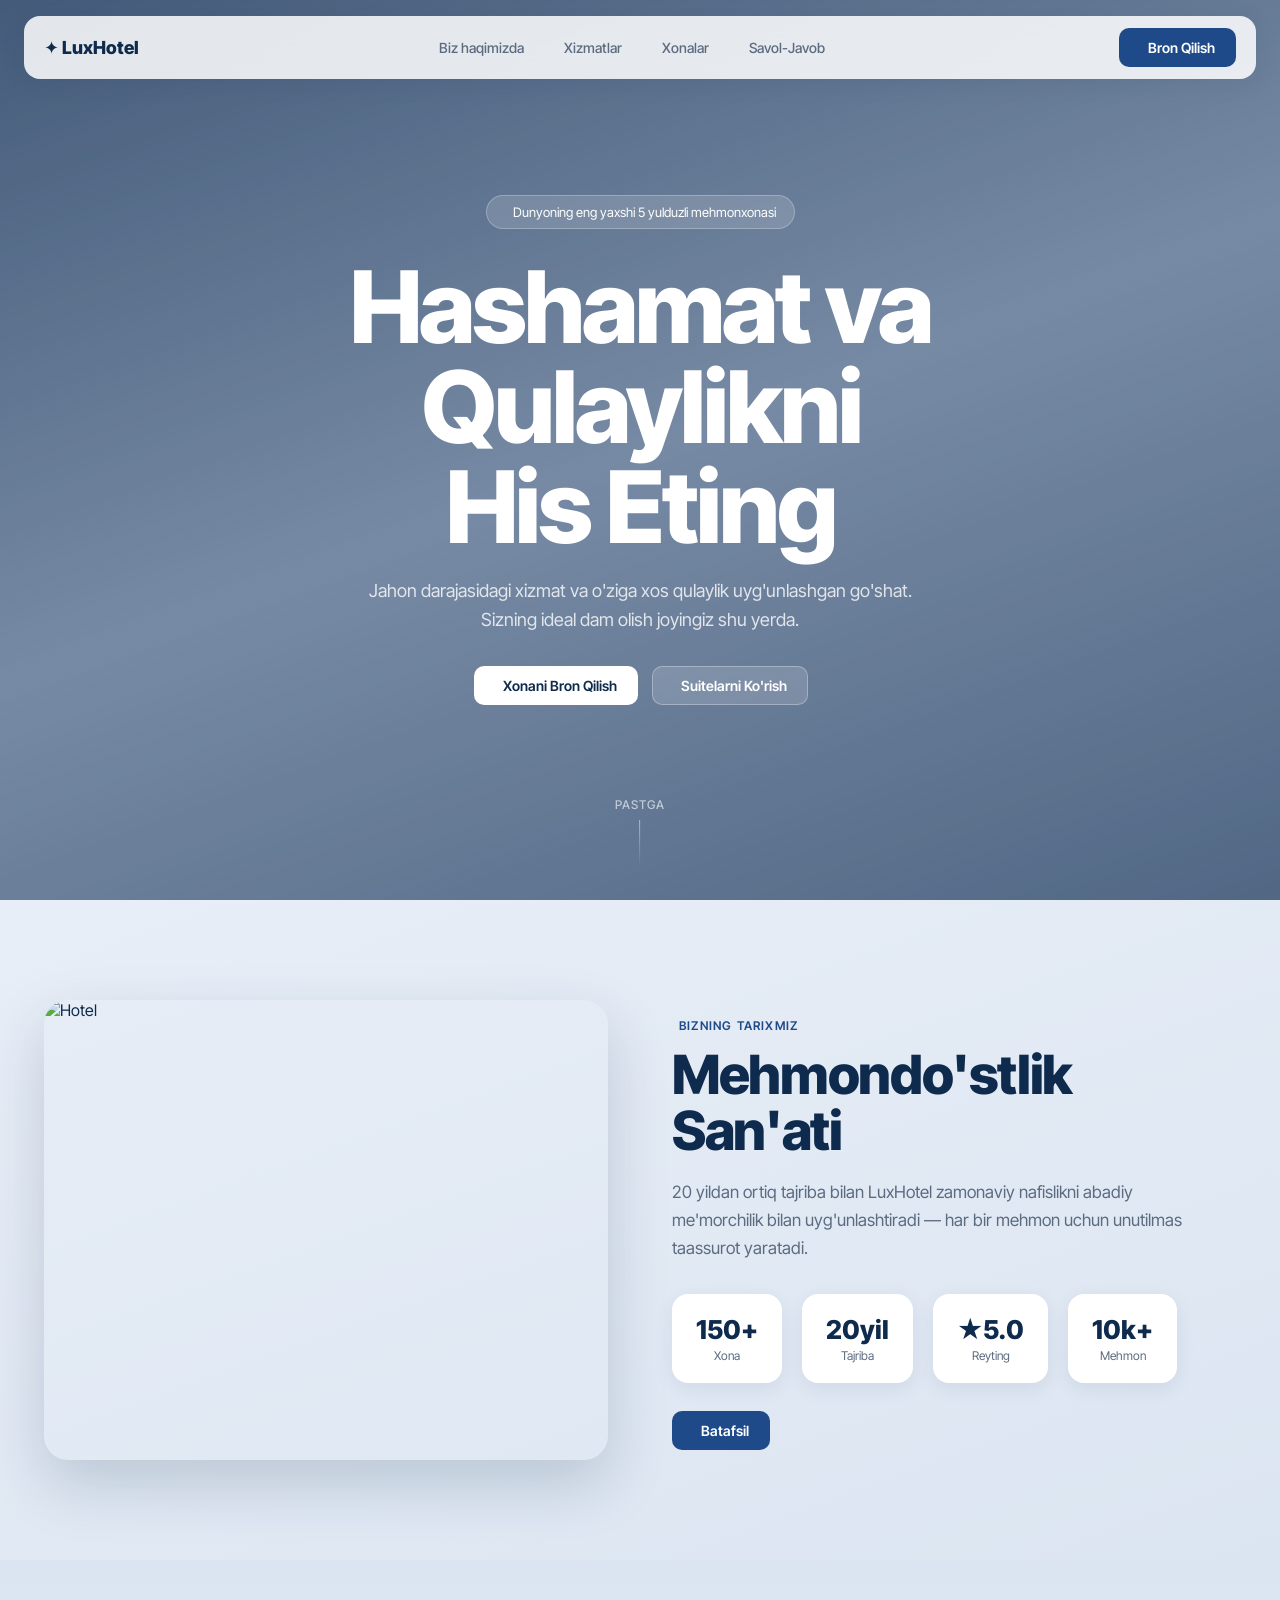
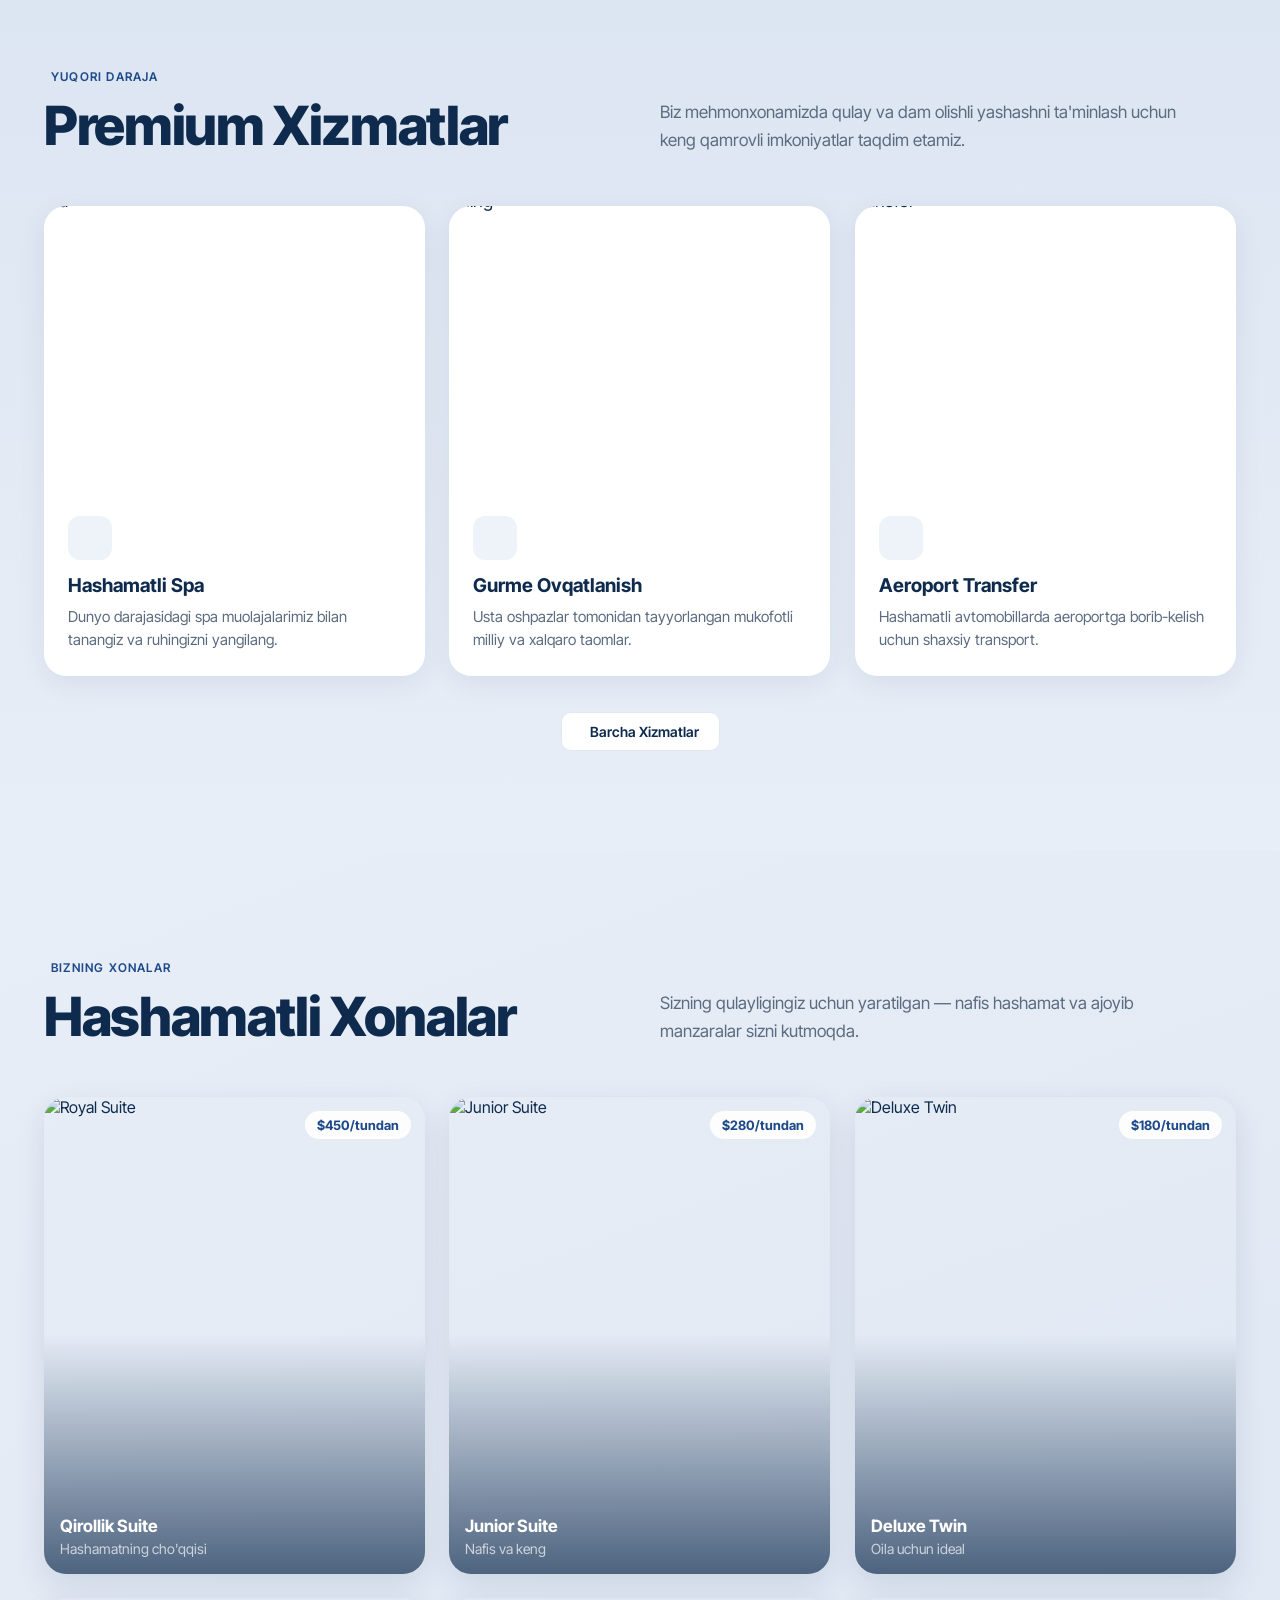
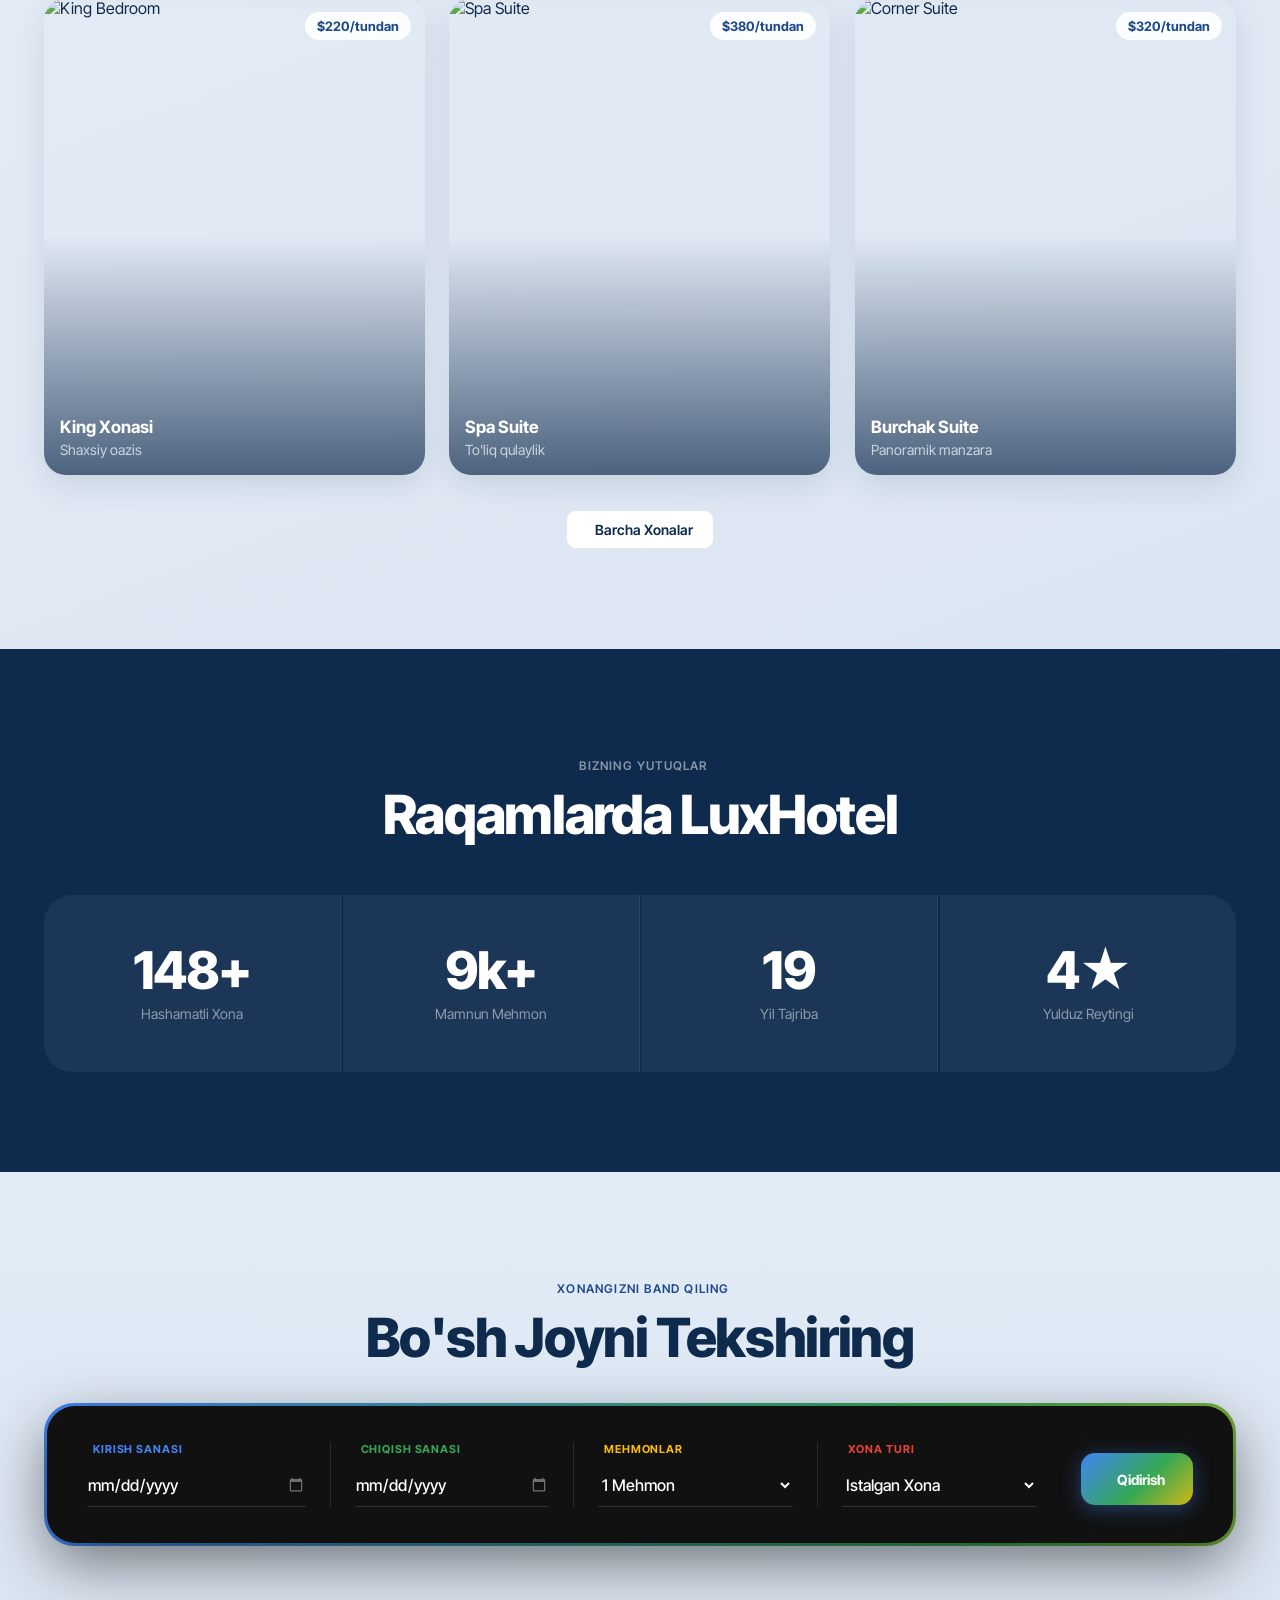
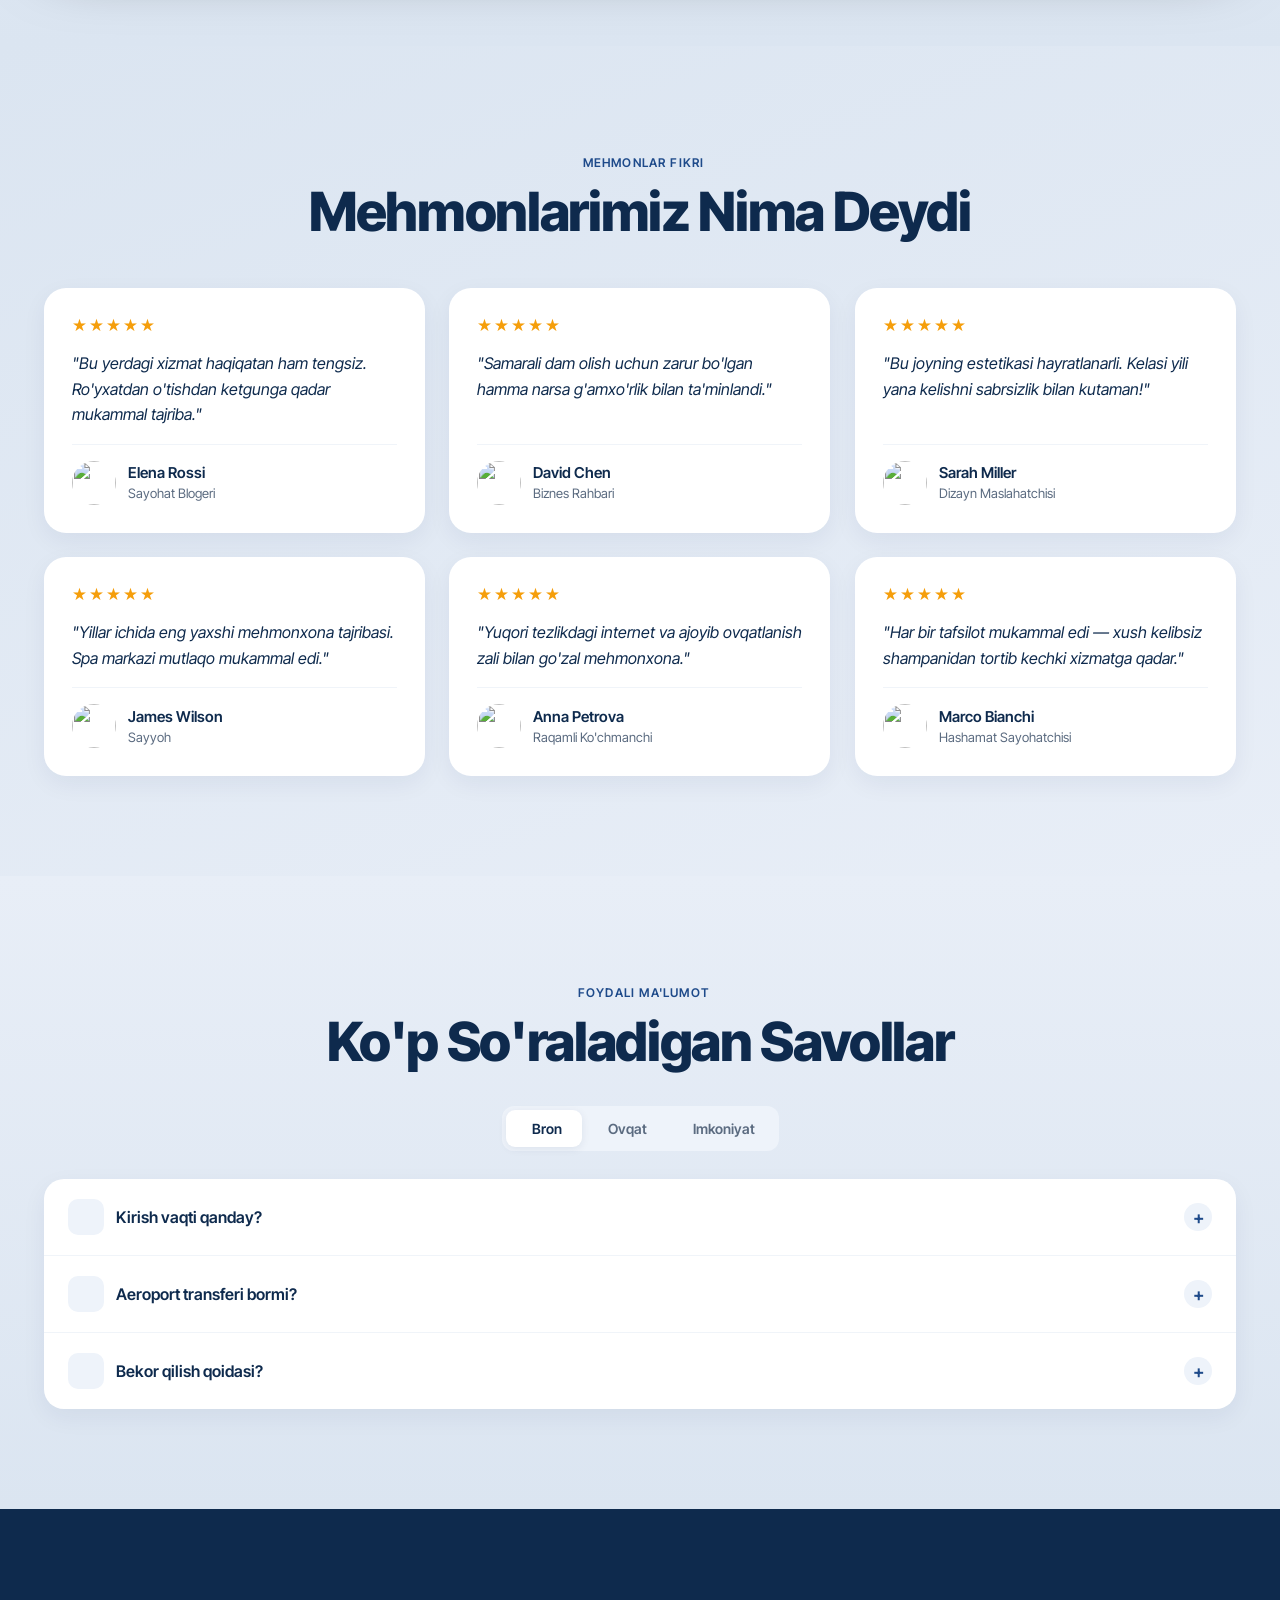
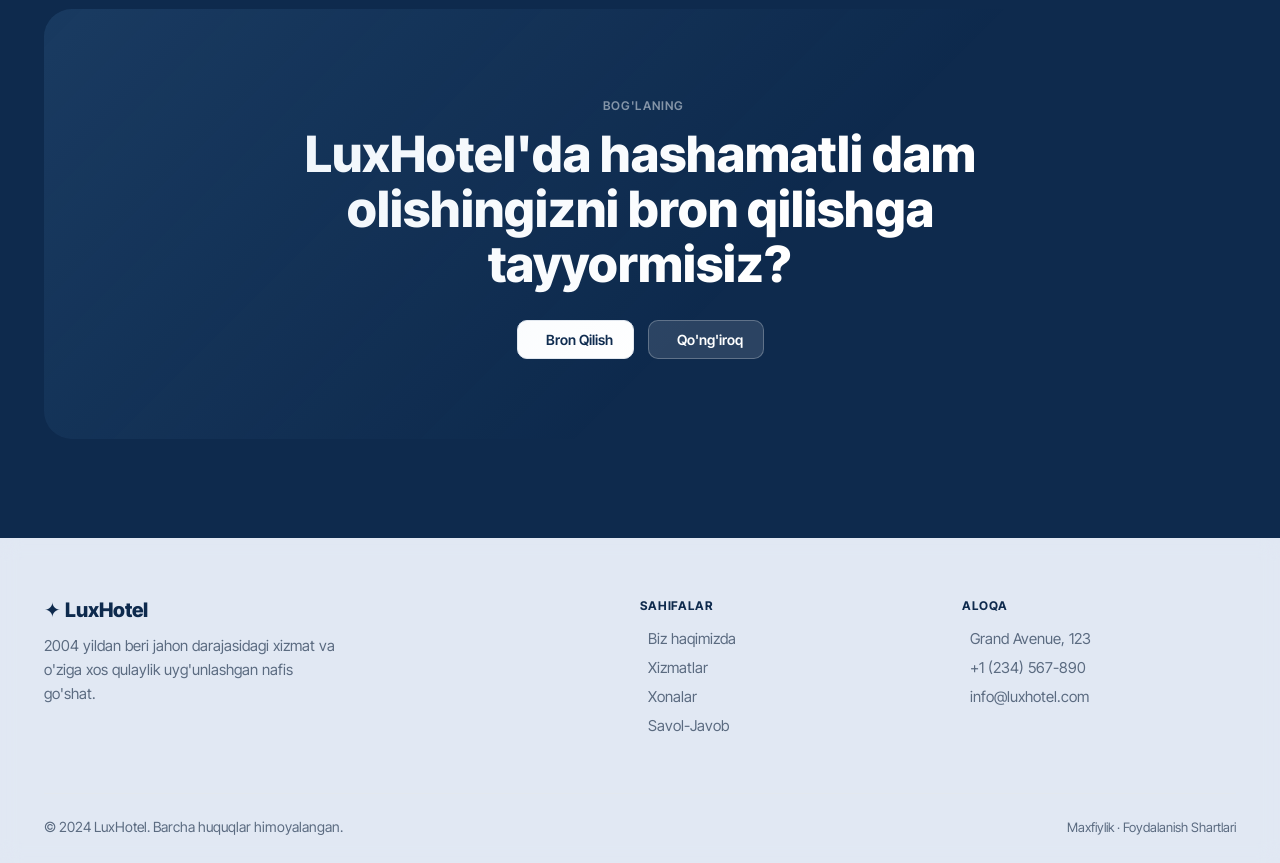
==== index.html @ 17b0aeeb "Add files via upload" ====
<!DOCTYPE html>
<html lang="uz">
<head>
<meta charset="UTF-8"/>
<meta name="viewport" content="width=device-width, initial-scale=1.0"/>
<title>LuxHotel — Hashamat va Qulaylikni His Eting</title>
<link rel="preconnect" href="https://fonts.googleapis.com"/>
<link rel="preconnect" href="https://fonts.gstatic.com" crossorigin/>
<link href="https://fonts.googleapis.com/css2?family=Inter+Tight:wght@400;500;600;700;800&display=swap" rel="stylesheet"/>
<link rel="stylesheet" href="https://iconsax.gitlab.io/i/icons.css"/>
<link rel="stylesheet" href="animate.css"/>
<style>
*,*::before,*::after{box-sizing:border-box;margin:0;padding:0}
:root{--navy:#0e2a4d;--primary:#1e4a8a;--muted:#5b6b80;--soft:#eef3fa;--card:#fff}
html{scroll-behavior:smooth}
body{min-height:100vh;color:var(--navy);font-family:"Inter Tight",system-ui,sans-serif;-webkit-font-smoothing:antialiased;overflow-x:hidden;background:#cdd9ec}
img{max-width:100%;display:block}
a{color:inherit;text-decoration:none}
.container{max-width:1240px;margin:0 auto;padding:0 24px}

/* NAV */
.nav-wrap{position:fixed;top:0;left:0;right:0;z-index:100;padding:16px 24px 0}
.nav{max-width:1240px;margin:0 auto;background:rgba(255,255,255,.85);backdrop-filter:blur(20px);-webkit-backdrop-filter:blur(20px);border-radius:16px;padding:12px 20px;display:flex;align-items:center;justify-content:space-between;box-shadow:0 4px 24px rgba(14,42,77,.08);transition:box-shadow .3s,background .3s}
.nav.scrolled{background:#fff;box-shadow:0 8px 32px rgba(14,42,77,.12)}
.brand{font-weight:800;font-size:18px;color:var(--navy);display:flex;align-items:center;gap:6px}
.nav-links{display:flex;gap:6px}
.nav-links a{font-size:14px;font-weight:500;color:var(--muted);padding:8px 14px;border-radius:8px;transition:.2s;display:flex;align-items:center;gap:6px}
.nav-links a:hover{color:var(--navy);background:var(--soft)}
.nav-links a .iconsax{font-size:16px}
.btn{display:inline-flex;align-items:center;gap:8px;justify-content:center;border-radius:10px;padding:10px 20px;font-weight:600;font-size:14px;border:1px solid transparent;cursor:pointer;transition:.2s;font-family:inherit}
.btn-primary{background:var(--primary);color:#fff}
.btn-primary:hover{background:#173f78;transform:translateY(-1px);box-shadow:0 6px 20px rgba(30,74,138,.3)}
.btn-outline{background:#fff;color:var(--navy);border-color:#e3e8ef}
.btn-outline:hover{border-color:var(--primary);color:var(--primary)}
.hamburger{display:none;flex-direction:column;gap:5px;cursor:pointer;padding:7px;background:var(--primary);border-radius:10px;border:none}
.hamburger span{display:block;width:20px;height:2px;background:#fff;transition:.3s}
.hamburger.open span:nth-child(1){transform:translateY(7px) rotate(45deg)}
.hamburger.open span:nth-child(2){opacity:0}
.hamburger.open span:nth-child(3){transform:translateY(-7px) rotate(-45deg)}
.mobile-menu{display:none;position:fixed;inset:0;background:rgba(14,42,77,.55);backdrop-filter:blur(6px);z-index:99;opacity:0;transition:opacity .3s}
.mobile-menu.open{opacity:1}
.mobile-menu-panel{position:absolute;top:0;right:0;width:290px;height:100%;background:#fff;padding:80px 28px 28px;display:flex;flex-direction:column;gap:6px;transform:translateX(100%);transition:transform .38s cubic-bezier(.4,0,.2,1)}
.mobile-menu.open .mobile-menu-panel{transform:translateX(0)}
.mobile-menu-panel a{font-size:16px;font-weight:600;color:var(--navy);padding:12px 14px;border-radius:10px;display:flex;align-items:center;gap:10px;transition:.2s}
.mobile-menu-panel a:hover{background:var(--soft)}
.mobile-menu-panel .btn{margin-top:10px;width:100%;justify-content:center}

/* VIDEO HERO */
.hero{position:relative;height:100vh;min-height:600px;display:flex;align-items:center;justify-content:center;text-align:center;overflow:hidden}
.hero-video{position:absolute;inset:0;width:100%;height:100%;object-fit:cover;will-change:transform}
.hero-overlay{position:absolute;inset:0;background:linear-gradient(160deg,rgba(14,42,77,.72) 0%,rgba(14,42,77,.45) 50%,rgba(14,42,77,.65) 100%)}
.hero-content{position:relative;z-index:2;padding:0 24px}
.pill{display:inline-flex;align-items:center;gap:8px;background:rgba(255,255,255,.15);backdrop-filter:blur(10px);border:1px solid rgba(255,255,255,.25);border-radius:999px;padding:8px 18px;font-size:13px;color:#fff;margin-bottom:28px}
.pill .iconsax{font-size:16px}
.hero h1{font-size:clamp(42px,8vw,100px);line-height:1;font-weight:800;color:#fff;letter-spacing:-.03em;margin-bottom:20px}
.hero p{max-width:580px;margin:0 auto 32px;color:rgba(255,255,255,.8);font-size:18px;line-height:1.6}
.hero-ctas{display:flex;gap:14px;justify-content:center;flex-wrap:wrap}
.hero-scroll{position:absolute;bottom:32px;left:50%;transform:translateX(-50%);display:flex;flex-direction:column;align-items:center;gap:8px;color:rgba(255,255,255,.6);font-size:12px;font-weight:500;letter-spacing:.08em;text-transform:uppercase}
.hero-scroll-line{width:1px;height:48px;background:linear-gradient(180deg,rgba(255,255,255,.5),transparent);animation:scrollLine 2s ease-in-out infinite}
@keyframes scrollLine{0%,100%{transform:scaleY(1);opacity:1}50%{transform:scaleY(.5);opacity:.4}}

/* PARALLAX SECTION BG */
.parallax-section{position:relative;overflow:hidden}
.parallax-section .para-bg{position:absolute;inset:-20%;background-size:cover;background-position:center;background-repeat:no-repeat;will-change:background-position-y;z-index:0;filter:brightness(.35)}
.parallax-section .para-content{position:relative;z-index:1}

/* SECTIONS */
.block{padding:100px 0}
.eyebrow{display:inline-flex;align-items:center;gap:7px;color:var(--primary);font-weight:600;font-size:12px;letter-spacing:.1em;text-transform:uppercase;margin-bottom:14px}
.eyebrow .iconsax{font-size:15px}
.h2{font-size:clamp(32px,5vw,54px);line-height:1.05;font-weight:800;color:var(--navy);letter-spacing:-.025em}
.h2-white{color:#fff}
.lead{color:var(--muted);font-size:17px;line-height:1.65;max-width:540px}
.two-col{display:grid;grid-template-columns:1fr 1fr;gap:64px;align-items:center}
.section-head{display:grid;grid-template-columns:1fr 1fr;gap:40px;align-items:end;margin-bottom:52px}

/* ABOUT MINI STATS */
.mini-stats{display:flex;gap:20px;margin-top:32px;flex-wrap:wrap}
.mini-stat{padding:20px 24px;background:#fff;border-radius:16px;box-shadow:0 6px 20px rgba(14,42,77,.07);text-align:center;min-width:90px}
.mini-stat .val{font-size:26px;font-weight:800;color:var(--navy)}
.mini-stat .lbl{color:var(--muted);font-size:12px;margin-top:3px}

/* SERVICES */
.grid-3{display:grid;grid-template-columns:repeat(3,1fr);gap:24px}
.service{background:#fff;border-radius:22px;overflow:hidden;box-shadow:0 8px 28px rgba(14,42,77,.07);transition:box-shadow .3s}
.service .img{aspect-ratio:4/3;overflow:hidden;position:relative}
.service .img img{width:100%;height:100%;object-fit:cover;transition:.6s cubic-bezier(.22,1,.36,1)}
.service:hover .img img{transform:scale(1.08)}
.service .body{padding:24px}
.service .svc-icon{width:44px;height:44px;background:var(--soft);border-radius:12px;display:flex;align-items:center;justify-content:center;margin-bottom:14px}
.service .svc-icon .iconsax{font-size:22px;color:var(--primary)}
.service h3{font-size:19px;color:var(--navy);margin-bottom:8px;font-weight:700}
.service p{color:var(--muted);font-size:15px;line-height:1.55}

/* ROOMS */
.rooms-grid{display:grid;grid-template-columns:repeat(3,1fr);gap:24px}
.room{position:relative;border-radius:22px;overflow:hidden;aspect-ratio:4/5;box-shadow:0 10px 30px rgba(14,42,77,.1);cursor:pointer}
.room img{width:100%;height:100%;object-fit:cover;transition:.6s cubic-bezier(.22,1,.36,1)}
.room:hover img{transform:scale(1.08)}
.room .overlay{position:absolute;inset:0;background:linear-gradient(0deg,rgba(14,42,77,.7) 0%,transparent 50%)}
.room .label{position:absolute;left:16px;right:16px;bottom:16px;transition:.3s}
.room:hover .label{bottom:22px}
.room .label strong{display:block;color:#fff;font-size:17px;margin-bottom:2px;font-weight:700}
.room .label span{color:rgba(255,255,255,.7);font-size:14px}
.room .price-tag{position:absolute;top:14px;right:14px;background:rgba(255,255,255,.9);backdrop-filter:blur(6px);color:var(--primary);font-size:13px;font-weight:700;padding:6px 12px;border-radius:20px}

/* STATS */
.stats-row{display:grid;grid-template-columns:repeat(4,1fr);gap:2px;border-radius:28px;overflow:hidden}
.stat-box{background:rgba(255,255,255,.06);padding:50px 24px;text-align:center;border-right:1px solid rgba(255,255,255,.08)}
.stat-box:last-child{border-right:none}
.stat-box .stat-icon{font-size:28px;color:rgba(255,255,255,.4);margin-bottom:14px}
.stat-box .stat-icon .iconsax{font-size:32px}
.stat-box .num{font-size:52px;font-weight:800;color:#fff;letter-spacing:-.03em;line-height:1}
.stat-box .lbl{color:rgba(255,255,255,.5);margin-top:8px;font-size:14px}

/* BOOKING */
.booking-wrap{position:relative;border-radius:30px;padding:3px;background:linear-gradient(90deg,#4285f4,#34a853,#fbbc04,#ea4335,#4285f4);background-size:300% 300%;animation:googleBorder 4s linear infinite}
@keyframes googleBorder{0%{background-position:0% 50%}100%{background-position:300% 50%}}
.booking-bar{background:#111;border-radius:28px;padding:36px 40px;display:grid;grid-template-columns:1fr 1fr 1fr 1fr auto;gap:0;align-items:stretch;border:none;box-shadow:0 20px 60px rgba(0,0,0,.5)}
.booking-bar::before{display:none}
.booking-bar::after{display:none}
.form-group{display:flex;flex-direction:column;gap:8px;padding:0 24px;border-right:1px solid #2a2a2a}
.form-group:first-child{padding-left:0}
.form-group:last-of-type{border-right:none}
.form-group label{font-size:11px;font-weight:700;text-transform:uppercase;letter-spacing:.08em;display:flex;align-items:center;gap:6px}
.form-group:nth-child(1) label{color:#4285f4}
.form-group:nth-child(1) label .iconsax{color:#4285f4}
.form-group:nth-child(2) label{color:#34a853}
.form-group:nth-child(2) label .iconsax{color:#34a853}
.form-group:nth-child(3) label{color:#fbbc04}
.form-group:nth-child(3) label .iconsax{color:#fbbc04}
.form-group:nth-child(4) label{color:#ea4335}
.form-group:nth-child(4) label .iconsax{color:#ea4335}
.form-group input,.form-group select{border:none;border-bottom:1.5px solid #333;border-radius:0;padding:10px 0;font-size:16px;color:#fff;font-family:inherit;background:transparent;outline:none;transition:.2s;font-weight:500}
.form-group:nth-child(1) input:focus{border-bottom-color:#4285f4;box-shadow:none}
.form-group:nth-child(2) input:focus{border-bottom-color:#34a853;box-shadow:none}
.form-group:nth-child(3) select:focus{border-bottom-color:#fbbc04;box-shadow:none}
.form-group:nth-child(4) select:focus{border-bottom-color:#ea4335;box-shadow:none}
.form-group input::placeholder{color:#555;font-weight:400}
.form-group input[type="date"]::-webkit-calendar-picker-indicator{filter:invert(1);opacity:.4;cursor:pointer}
.form-group select option{color:#111;background:#fff}
.booking-bar .btn{height:52px;padding:0 28px;background:linear-gradient(135deg,#4285f4,#34a853,#fbbc04,#ea4335);background-size:200%;color:#fff;border:none;border-radius:14px;font-weight:700;font-size:14px;margin-left:20px;align-self:flex-end;margin-bottom:2px;animation:googleBorder 3s linear infinite;box-shadow:0 4px 20px rgba(66,133,244,.4)}
.booking-bar .btn:hover{transform:translateY(-2px);box-shadow:0 8px 32px rgba(66,133,244,.6)}

/* TESTIMONIALS */
.testimonials{display:grid;grid-template-columns:repeat(3,1fr);gap:24px}
.testimonial{background:#fff;border-radius:22px;padding:28px;box-shadow:0 8px 24px rgba(14,42,77,.06);display:flex;flex-direction:column;gap:16px}
.stars{color:#f59e0b;font-size:15px;letter-spacing:2px}
.testimonial blockquote{color:var(--navy);font-size:16px;line-height:1.6;font-style:italic;flex:1}
.who{display:flex;align-items:center;gap:12px;padding-top:16px;border-top:1px solid #f0f4f9}
.who img{width:44px;height:44px;border-radius:50%;object-fit:cover}
.who strong{display:block;color:var(--navy);font-size:15px;font-weight:600}
.who span{color:var(--muted);font-size:13px}

/* FAQ */
.tabs{display:inline-flex;background:var(--soft);border-radius:12px;padding:4px;margin-bottom:28px}
.tabs button{border:none;background:transparent;padding:10px 20px;border-radius:9px;font-weight:600;font-size:14px;color:var(--muted);cursor:pointer;transition:.2s;font-family:inherit;display:flex;align-items:center;gap:6px}
.tabs button .iconsax{font-size:15px}
.tabs button.active{background:#fff;color:var(--navy);box-shadow:0 2px 8px rgba(14,42,77,.08)}
.faq-list{background:#fff;border-radius:20px;box-shadow:0 8px 24px rgba(14,42,77,.06);overflow:hidden}
.faq-item{border-bottom:1px solid #f0f4f9}
.faq-item:last-child{border-bottom:none}
.faq-q{width:100%;background:none;border:none;padding:20px 24px;display:flex;justify-content:space-between;align-items:center;font-size:16px;color:var(--navy);font-weight:600;cursor:pointer;text-align:left;font-family:inherit;gap:12px}
.faq-q-left{display:flex;align-items:center;gap:12px}
.faq-q-left .iconsax{font-size:20px;color:var(--primary);width:36px;height:36px;background:var(--soft);border-radius:10px;display:flex;align-items:center;justify-content:center;flex-shrink:0}
.faq-icon{width:28px;height:28px;border-radius:50%;background:var(--soft);display:flex;align-items:center;justify-content:center;color:var(--primary);font-size:18px;flex-shrink:0;transition:.3s}
.faq-item.open .faq-icon{background:var(--primary);color:#fff;transform:rotate(45deg)}
.faq-a{max-height:0;overflow:hidden;transition:max-height .35s ease}
.faq-a p{padding:0 24px 20px 72px;color:var(--muted);line-height:1.65}
.faq-item.open .faq-a{max-height:200px}

/* CTA */
.cta-section{border-radius:28px;padding:80px 40px;text-align:center;position:relative;overflow:hidden}
.cta-section::before{content:"";position:absolute;inset:0;background:linear-gradient(135deg,rgba(91,155,213,.15),transparent 60%);pointer-events:none}
.cta-section h2{font-size:clamp(28px,4vw,50px);line-height:1.1;max-width:720px;margin:0 auto 28px;font-weight:800;color:#fff}

/* FOOTER */
footer{padding:60px 0 28px;background:rgba(255,255,255,.4);backdrop-filter:blur(10px)}
.footer-grid{display:grid;grid-template-columns:2fr 1fr 1fr;gap:48px;margin-bottom:48px}
.footer-brand{font-weight:800;font-size:20px;color:var(--navy);margin-bottom:12px;display:flex;align-items:center;gap:6px}
.footer-desc{color:var(--muted);font-size:15px;line-height:1.6;max-width:300px}
.footer-col h4{font-size:12px;font-weight:700;color:var(--navy);text-transform:uppercase;letter-spacing:.07em;margin-bottom:16px}
.footer-col a{display:flex;align-items:center;gap:8px;color:var(--muted);font-size:15px;margin-bottom:10px;transition:color .2s}
.footer-col a:hover{color:var(--primary)}
.footer-col a .iconsax{font-size:16px;color:var(--primary)}
.footer-bottom{border-top:1px solid #e3e8ef;padding-top:24px;display:flex;justify-content:space-between;align-items:center}
.footer-bottom p{color:var(--muted);font-size:14px}

/* RESPONSIVE */
@media(max-width:900px){
  .two-col,.section-head{grid-template-columns:1fr}
  .grid-3,.rooms-grid,.testimonials{grid-template-columns:1fr 1fr}
  .stats-row{grid-template-columns:1fr 1fr}
  .stat-box{border-right:none;border-bottom:1px solid rgba(255,255,255,.08)}
  .booking-bar{grid-template-columns:1fr 1fr}
  .footer-grid{grid-template-columns:1fr 1fr}
  .nav-links{display:none}
  .hamburger{display:flex}
  .mobile-menu{display:block}
}
@media(max-width:600px){
  .grid-3,.rooms-grid,.testimonials{grid-template-columns:1fr}
  .stats-row{grid-template-columns:1fr 1fr}
  .booking-bar{grid-template-columns:1fr}
  .footer-grid{grid-template-columns:1fr}
  .hero-ctas{flex-direction:column;align-items:center}
  .cta-section{padding:50px 20px}
  .footer-bottom{flex-direction:column;gap:8px;text-align:center}
}
</style>
</head>
<body>


<!-- MOBILE MENU -->
<div class="mobile-menu" id="mobileMenu">
  <div class="mobile-menu-panel">
    <a href="about.html" onclick="closeMenu()"><i class="iconsax" icon-name="info-circle"></i>Biz haqimizda</a>
    <a href="services.html" onclick="closeMenu()"><i class="iconsax" icon-name="briefcase"></i>Xizmatlar</a>
    <a href="rooms.html" onclick="closeMenu()"><i class="iconsax" icon-name="home-2"></i>Xonalar</a>
    <a href="faq.html" onclick="closeMenu()"><i class="iconsax" icon-name="message-question"></i>Savol-Javob</a>
    <a href="#booking" class="btn btn-primary" onclick="closeMenu()"><i class="iconsax" icon-name="calendar-1"></i>Bron Qilish</a>
  </div>
</div>

<!-- NAV -->
<div class="nav-wrap">
  <nav class="nav" id="mainNav">
    <a href="index.html" class="brand">✦ LuxHotel</a>
    <div class="nav-links">
      <a href="about.html"><i class="iconsax" icon-name="info-circle"></i>Biz haqimizda</a>
      <a href="services.html"><i class="iconsax" icon-name="briefcase"></i>Xizmatlar</a>
      <a href="rooms.html"><i class="iconsax" icon-name="home-2"></i>Xonalar</a>
      <a href="faq.html"><i class="iconsax" icon-name="message-question"></i>Savol-Javob</a>
    </div>
    <div style="display:flex;gap:10px;align-items:center">
      <a href="#booking" class="btn btn-primary"><i class="iconsax" icon-name="calendar-1"></i>Bron Qilish</a>
      <button class="hamburger" id="hamburger" onclick="toggleMenu()"><span></span><span></span><span></span></button>
    </div>
  </nav>
</div>

<!-- VIDEO HERO -->
<header class="hero">
  <video class="hero-video" autoplay muted loop playsinline poster="https://images.unsplash.com/photo-1542314831-068cd1dbfeeb?w=1400&q=80">
    <source src="https://videos.pexels.com/video-files/3101209/3101209-uhd_2560_1440_25fps.mp4" type="video/mp4"/>
    <source src="https://videos.pexels.com/video-files/1437396/1437396-hd_1920_1080_30fps.mp4" type="video/mp4"/>
  </video>
  <div class="hero-overlay"></div>
  <div class="hero-content">
    <div class="pill float" data-anim="down">
      <i class="iconsax" icon-name="star-1"></i>
      Dunyoning eng yaxshi 5 yulduzli mehmonxonasi
    </div>
    <h1 data-anim="up" data-delay="0.1s">Hashamat va<br/>Qulaylikni<br/>His Eting</h1>
    <p data-anim="up" data-delay="0.2s">Jahon darajasidagi xizmat va o'ziga xos qulaylik uyg'unlashgan go'shat. Sizning ideal dam olish joyingiz shu yerda.</p>
    <div class="hero-ctas" data-anim="up" data-delay="0.3s">
      <a href="#booking" class="btn btn-primary" style="background:#fff;color:var(--navy)"><i class="iconsax" icon-name="calendar-1"></i>Xonani Bron Qilish</a>
      <a href="rooms.html" class="btn" style="background:rgba(255,255,255,.15);color:#fff;border-color:rgba(255,255,255,.3);backdrop-filter:blur(6px)"><i class="iconsax" icon-name="home-2"></i>Suitelarni Ko'rish</a>
    </div>
  </div>
  <div class="hero-scroll">
    <span>Pastga</span>
    <div class="hero-scroll-line"></div>
  </div>
</header>


<!-- ABOUT -->
<section class="block" style="background:linear-gradient(160deg,#e8eef7,#dbe5f1)">
  <div class="container two-col">
    <div data-anim="right">
      <img src="https://images.unsplash.com/photo-1542314831-068cd1dbfeeb?w=700&q=80" alt="Hotel" style="border-radius:24px;box-shadow:0 24px 60px rgba(14,42,77,.18);width:100%;height:460px;object-fit:cover"/>
    </div>
    <div data-anim="left">
      <div class="eyebrow"><i class="iconsax" icon-name="buildings-2"></i>Bizning Tarixmiz</div>
      <h2 class="h2">Mehmondo'stlik<br/>San'ati</h2>
      <p class="lead" style="margin-top:18px">20 yildan ortiq tajriba bilan LuxHotel zamonaviy nafislikni abadiy me'morchilik bilan uyg'unlashtiradi — har bir mehmon uchun unutilmas taassurot yaratadi.</p>
      <div class="mini-stats" data-stagger>
        <div class="mini-stat"><div class="val">150+</div><div class="lbl">Xona</div></div>
        <div class="mini-stat"><div class="val">20yil</div><div class="lbl">Tajriba</div></div>
        <div class="mini-stat"><div class="val">★5.0</div><div class="lbl">Reyting</div></div>
        <div class="mini-stat"><div class="val">10k+</div><div class="lbl">Mehmon</div></div>
      </div>
      <a href="about.html" class="btn btn-primary" style="margin-top:28px"><i class="iconsax" icon-name="arrow-right-1"></i>Batafsil</a>
    </div>
  </div>
</section>

<!-- SERVICES -->
<section class="block" style="background:linear-gradient(180deg,#dbe5f1,#e8eef7)">
  <div class="container">
    <div class="section-head">
      <div data-anim="right">
        <div class="eyebrow"><i class="iconsax" icon-name="award"></i>Yuqori Daraja</div>
        <h2 class="h2">Premium Xizmatlar</h2>
      </div>
      <p class="lead" data-anim="left">Biz mehmonxonamizda qulay va dam olishli yashashni ta'minlash uchun keng qamrovli imkoniyatlar taqdim etamiz.</p>
    </div>
    <div class="grid-3" data-stagger>
      <article class="service tilt">
        <div class="img parallax-wrap"><img src="https://images.unsplash.com/photo-1540555700478-4be289fbecef?w=500&q=80" alt="Spa"/></div>
        <div class="body">
          <div class="svc-icon"><i class="iconsax" icon-name="health"></i></div>
          <h3>Hashamatli Spa</h3>
          <p>Dunyo darajasidagi spa muolajalarimiz bilan tanangiz va ruhingizni yangilang.</p>
        </div>
      </article>
      <article class="service tilt">
        <div class="img parallax-wrap"><img src="https://images.unsplash.com/photo-1544148103-0773bf10d330?w=500&q=80" alt="Dining"/></div>
        <div class="body">
          <div class="svc-icon"><i class="iconsax" icon-name="cake"></i></div>
          <h3>Gurme Ovqatlanish</h3>
          <p>Usta oshpazlar tomonidan tayyorlangan mukofotli milliy va xalqaro taomlar.</p>
        </div>
      </article>
      <article class="service tilt">
        <div class="img parallax-wrap"><img src="https://images.unsplash.com/photo-1436491865332-7a61a109cc05?w=500&q=80" alt="Transfer"/></div>
        <div class="body">
          <div class="svc-icon"><i class="iconsax" icon-name="car"></i></div>
          <h3>Aeroport Transfer</h3>
          <p>Hashamatli avtomobillarda aeroportga borib-kelish uchun shaxsiy transport.</p>
        </div>
      </article>
    </div>
    <div style="text-align:center;margin-top:36px" data-anim="up">
      <a href="services.html" class="btn btn-outline"><i class="iconsax" icon-name="arrow-right-1"></i>Barcha Xizmatlar</a>
    </div>
  </div>
</section>

<!-- ROOMS -->
<section class="block" style="background:linear-gradient(160deg,#e8eef7,#dbe5f1)">
  <div class="container">
    <div class="section-head">
      <div data-anim="right">
        <div class="eyebrow"><i class="iconsax" icon-name="home-2"></i>Bizning Xonalar</div>
        <h2 class="h2">Hashamatli Xonalar</h2>
      </div>
      <p class="lead" data-anim="left">Sizning qulayligingiz uchun yaratilgan — nafis hashamat va ajoyib manzaralar sizni kutmoqda.</p>
    </div>
    <div class="rooms-grid" data-stagger>
      <div class="room tilt">
        <img src="https://images.unsplash.com/photo-1631049307264-da0ec9d70304?w=600&q=80" alt="Royal Suite"/>
        <div class="overlay"></div>
        <div class="price-tag">$450/tundan</div>
        <div class="label"><strong>Qirollik Suite</strong><span>Hashamatning cho'qqisi</span></div>
      </div>
      <div class="room tilt">
        <img src="https://images.unsplash.com/photo-1618773928121-c32242e63f39?w=600&q=80" alt="Junior Suite"/>
        <div class="overlay"></div>
        <div class="price-tag">$280/tundan</div>
        <div class="label"><strong>Junior Suite</strong><span>Nafis va keng</span></div>
      </div>
      <div class="room tilt">
        <img src="https://images.unsplash.com/photo-1631049421450-348ccd7f8949?w=600&q=80" alt="Deluxe Twin"/>
        <div class="overlay"></div>
        <div class="price-tag">$180/tundan</div>
        <div class="label"><strong>Deluxe Twin</strong><span>Oila uchun ideal</span></div>
      </div>
      <div class="room tilt">
        <img src="https://images.unsplash.com/photo-1595576508898-0ad5c879a061?w=600&q=80" alt="King Bedroom"/>
        <div class="overlay"></div>
        <div class="price-tag">$220/tundan</div>
        <div class="label"><strong>King Xonasi</strong><span>Shaxsiy oazis</span></div>
      </div>
      <div class="room tilt">
        <img src="https://images.unsplash.com/photo-1571003123894-1f0594d2b5d9?w=600&q=80" alt="Spa Suite"/>
        <div class="overlay"></div>
        <div class="price-tag">$380/tundan</div>
        <div class="label"><strong>Spa Suite</strong><span>To'liq qulaylik</span></div>
      </div>
      <div class="room tilt">
        <img src="https://images.unsplash.com/photo-1582719478250-c89cae4dc85b?w=600&q=80" alt="Corner Suite"/>
        <div class="overlay"></div>
        <div class="price-tag">$320/tundan</div>
        <div class="label"><strong>Burchak Suite</strong><span>Panoramik manzara</span></div>
      </div>
    </div>
    <div style="text-align:center;margin-top:36px" data-anim="up">
      <a href="rooms.html" class="btn btn-outline"><i class="iconsax" icon-name="arrow-right-1"></i>Barcha Xonalar</a>
    </div>
  </div>
</section>


<!-- STATS (parallax dark section) -->
<section class="parallax-section block" style="background:var(--navy)">
  <div class="para-bg" data-parallax-bg style="background-image:url('https://images.unsplash.com/photo-1520250497591-112f2f40a3f4?w=1400&q=80')"></div>
  <div class="para-content container">
    <div style="text-align:center;margin-bottom:52px" data-anim="up">
      <div class="eyebrow" style="color:rgba(255,255,255,.5)"><i class="iconsax" icon-name="chart-2"></i>Bizning Yutuqlar</div>
      <h2 class="h2 h2-white">Raqamlarda LuxHotel</h2>
    </div>
    <div class="stats-row" data-stagger>
      <div class="stat-box">
        <div class="num" data-counter="150" data-suffix="+">0</div>
        <div class="lbl">Hashamatli Xona</div>
      </div>
      <div class="stat-box">
        <div class="num" data-counter="10" data-suffix="k+">0</div>
        <div class="lbl">Mamnun Mehmon</div>
      </div>
      <div class="stat-box">
        <div class="num" data-counter="20">0</div>
        <div class="lbl">Yil Tajriba</div>
      </div>
      <div class="stat-box">
        <div class="num" data-counter="5" data-suffix="★">0</div>
        <div class="lbl">Yulduz Reytingi</div>
      </div>
    </div>
  </div>
</section>

<!-- BOOKING -->
<section id="booking" class="block" style="background:linear-gradient(180deg,#e2ecf7,#dbe5f1)">
  <div class="container">
    <div style="text-align:center;margin-bottom:36px" data-anim="up">
      <div class="eyebrow"><i class="iconsax" icon-name="calendar-1"></i>Xonangizni Band Qiling</div>
      <h2 class="h2">Bo'sh Joyni Tekshiring</h2>
    </div>
    <div class="booking-wrap" data-anim="up" data-delay="0.1s">
    <div class="booking-bar">
      <div class="form-group">
        <label><i class="iconsax" icon-name="calendar-1"></i>Kirish Sanasi</label>
        <input type="date" id="checkin"/>
      </div>
      <div class="form-group">
        <label><i class="iconsax" icon-name="calendar-2"></i>Chiqish Sanasi</label>
        <input type="date" id="checkout"/>
      </div>
      <div class="form-group">
        <label><i class="iconsax" icon-name="people"></i>Mehmonlar</label>
        <select>
          <option>1 Mehmon</option><option>2 Mehmon</option>
          <option>3 Mehmon</option><option>4+ Mehmon</option>
        </select>
      </div>
      <div class="form-group">
        <label><i class="iconsax" icon-name="home-2"></i>Xona Turi</label>
        <select>
          <option>Istalgan Xona</option><option>Qirollik Suite</option>
          <option>Junior Suite</option><option>Deluxe Twin</option>
          <option>King Xonasi</option><option>Spa Suite</option>
        </select>
      </div>
      <button class="btn btn-primary" onclick="handleBooking()"><i class="iconsax" icon-name="search-normal-1"></i>Qidirish</button>
    </div>
    </div>
  </div>
</section>

<!-- TESTIMONIALS -->
<section class="block" style="background:linear-gradient(160deg,#dbe5f1,#e8eef7)">
  <div class="container">
    <div style="text-align:center;margin-bottom:48px" data-anim="up">
      <div class="eyebrow"><i class="iconsax" icon-name="message-text-1"></i>Mehmonlar Fikri</div>
      <h2 class="h2">Mehmonlarimiz Nima Deydi</h2>
    </div>
    <div class="testimonials" data-stagger>
      <div class="testimonial tilt"><div class="stars">★★★★★</div><blockquote>"Bu yerdagi xizmat haqiqatan ham tengsiz. Ro'yxatdan o'tishdan ketgunga qadar mukammal tajriba."</blockquote><div class="who"><img src="https://i.pravatar.cc/100?img=47" alt=""/><div><strong>Elena Rossi</strong><span>Sayohat Blogeri</span></div></div></div>
      <div class="testimonial tilt"><div class="stars">★★★★★</div><blockquote>"Samarali dam olish uchun zarur bo'lgan hamma narsa g'amxo'rlik bilan ta'minlandi."</blockquote><div class="who"><img src="https://i.pravatar.cc/100?img=32" alt=""/><div><strong>David Chen</strong><span>Biznes Rahbari</span></div></div></div>
      <div class="testimonial tilt"><div class="stars">★★★★★</div><blockquote>"Bu joyning estetikasi hayratlanarli. Kelasi yili yana kelishni sabrsizlik bilan kutaman!"</blockquote><div class="who"><img src="https://i.pravatar.cc/100?img=23" alt=""/><div><strong>Sarah Miller</strong><span>Dizayn Maslahatchisi</span></div></div></div>
      <div class="testimonial tilt"><div class="stars">★★★★★</div><blockquote>"Yillar ichida eng yaxshi mehmonxona tajribasi. Spa markazi mutlaqo mukammal edi."</blockquote><div class="who"><img src="https://i.pravatar.cc/100?img=11" alt=""/><div><strong>James Wilson</strong><span>Sayyoh</span></div></div></div>
      <div class="testimonial tilt"><div class="stars">★★★★★</div><blockquote>"Yuqori tezlikdagi internet va ajoyib ovqatlanish zali bilan go'zal mehmonxona."</blockquote><div class="who"><img src="https://i.pravatar.cc/100?img=5" alt=""/><div><strong>Anna Petrova</strong><span>Raqamli Ko'chmanchi</span></div></div></div>
      <div class="testimonial tilt"><div class="stars">★★★★★</div><blockquote>"Har bir tafsilot mukammal edi — xush kelibsiz shampanidan tortib kechki xizmatga qadar."</blockquote><div class="who"><img src="https://i.pravatar.cc/100?img=44" alt=""/><div><strong>Marco Bianchi</strong><span>Hashamat Sayohatchisi</span></div></div></div>
    </div>
  </div>
</section>

<!-- FAQ -->
<section id="faq" class="block" style="background:linear-gradient(180deg,#e8eef7,#dbe5f1)">
  <div class="container">
    <div style="text-align:center;margin-bottom:36px" data-anim="up">
      <div class="eyebrow"><i class="iconsax" icon-name="message-question"></i>Foydali Ma'lumot</div>
      <h2 class="h2">Ko'p So'raladigan Savollar</h2>
    </div>
    <div style="text-align:center" data-anim="up"><div class="tabs">
      <button class="active" data-tab="booking"><i class="iconsax" icon-name="calendar-1"></i>Bron</button>
      <button data-tab="dining"><i class="iconsax" icon-name="cake"></i>Ovqat</button>
      <button data-tab="amenities"><i class="iconsax" icon-name="home-2"></i>Imkoniyat</button>
    </div></div>
    <div class="faq-list" data-anim="up" id="faqBooking">
      <div class="faq-item"><button class="faq-q" onclick="toggleFaq(this)"><span class="faq-q-left"><i class="iconsax" icon-name="clock"></i>Kirish vaqti qanday?</span><span class="faq-icon">+</span></button><div class="faq-a"><p>Standart kirish soat 15:00. Erta kirish mavjudligiga qarab so'rov asosida tartibga solinadi.</p></div></div>
      <div class="faq-item"><button class="faq-q" onclick="toggleFaq(this)"><span class="faq-q-left"><i class="iconsax" icon-name="car"></i>Aeroport transferi bormi?</span><span class="faq-icon">+</span></button><div class="faq-a"><p>Ha — hashamatli avtomobillarda shaxsiy transfer xizmati. Konsyerj orqali oldindan buyurtma qiling.</p></div></div>
      <div class="faq-item"><button class="faq-q" onclick="toggleFaq(this)"><span class="faq-q-left"><i class="iconsax" icon-name="close-circle"></i>Bekor qilish qoidasi?</span><span class="faq-icon">+</span></button><div class="faq-a"><p>48 soat oldin bepul bekor qilish. Keyinroq bekor qilganda bir kechalik to'lov undiriladi.</p></div></div>
    </div>
    <div class="faq-list" data-anim="up" id="faqDining" style="display:none">
      <div class="faq-item"><button class="faq-q" onclick="toggleFaq(this)"><span class="faq-q-left"><i class="iconsax" icon-name="sun-1"></i>Nonushta narxga kiradimi?</span><span class="faq-icon">+</span></button><div class="faq-a"><p>Suite bronlarda bepul a la carte nonushta. Standart xonalarda $25/kishi.</p></div></div>
      <div class="faq-item"><button class="faq-q" onclick="toggleFaq(this)"><span class="faq-q-left"><i class="iconsax" icon-name="cake"></i>Qanday restoranlar bor?</span><span class="faq-icon">+</span></button><div class="faq-a"><p>Fine dining, bistro va rooftop bar — 3 ta ovqatlanish joyi. Room service 24/7.</p></div></div>
    </div>
    <div class="faq-list" data-anim="up" id="faqAmenities" style="display:none">
      <div class="faq-item"><button class="faq-q" onclick="toggleFaq(this)"><span class="faq-q-left"><i class="iconsax" icon-name="wind-2"></i>Hovuz bormi?</span><span class="faq-icon">+</span></button><div class="faq-a"><p>Ichki isitilgan hovuz va ochiq infinity pool — 06:00–22:00 gacha bepul.</p></div></div>
      <div class="faq-item"><button class="faq-q" onclick="toggleFaq(this)"><span class="faq-q-left"><i class="iconsax" icon-name="weight"></i>Fitnes markaz bormi?</span><span class="faq-icon">+</span></button><div class="faq-a"><p>24/7 zamonaviy fitnes markaz, shaxsiy murabbiy so'rov asosida.</p></div></div>
    </div>
  </div>
</section>

<!-- CTA -->
<section class="parallax-section block" style="background:var(--navy)">
  <div class="para-bg" data-parallax-bg style="background-image:url('https://images.unsplash.com/photo-1566073771259-6a8506099945?w=1400&q=80')"></div>
  <div class="para-content container">
    <div class="cta-section" data-anim="scale">
      <div class="eyebrow" style="color:rgba(255,255,255,.5);justify-content:center"><i class="iconsax" icon-name="message-1"></i>Bog'laning</div>
      <h2>LuxHotel'da hashamatli dam olishingizni bron qilishga tayyormisiz?</h2>
      <div style="display:flex;gap:14px;justify-content:center;flex-wrap:wrap">
        <a href="#booking" class="btn btn-outline"><i class="iconsax" icon-name="calendar-1"></i>Bron Qilish</a>
        <a href="tel:+1234567890" class="btn" style="background:rgba(255,255,255,.12);color:#fff;border-color:rgba(255,255,255,.25)"><i class="iconsax" icon-name="call"></i>Qo'ng'iroq</a>
      </div>
    </div>
  </div>
</section>

<!-- FOOTER -->
<footer>
  <div class="container">
    <div class="footer-grid">
      <div>
        <div class="footer-brand">✦ LuxHotel</div>
        <p class="footer-desc">2004 yildan beri jahon darajasidagi xizmat va o'ziga xos qulaylik uyg'unlashgan nafis go'shat.</p>
      </div>
      <div class="footer-col">
        <h4>Sahifalar</h4>
        <a href="about.html"><i class="iconsax" icon-name="info-circle"></i>Biz haqimizda</a>
        <a href="services.html"><i class="iconsax" icon-name="briefcase"></i>Xizmatlar</a>
        <a href="rooms.html"><i class="iconsax" icon-name="home-2"></i>Xonalar</a>
        <a href="faq.html"><i class="iconsax" icon-name="message-question"></i>Savol-Javob</a>
      </div>
      <div class="footer-col">
        <h4>Aloqa</h4>
        <a href="#"><i class="iconsax" icon-name="location"></i>Grand Avenue, 123</a>
        <a href="tel:+1234567890"><i class="iconsax" icon-name="call"></i>+1 (234) 567-890</a>
        <a href="mailto:info@luxhotel.com"><i class="iconsax" icon-name="sms"></i>info@luxhotel.com</a>
      </div>
    </div>
    <div class="footer-bottom">
      <p>© 2024 LuxHotel. Barcha huquqlar himoyalangan.</p>
      <p style="color:var(--muted);font-size:13px">Maxfiylik · Foydalanish Shartlari</p>
    </div>
  </div>
</footer>

<script src="animate.js"></script>
<script>
function toggleMenu(){const m=document.getElementById('mobileMenu'),h=document.getElementById('hamburger');m.classList.toggle('open');h.classList.toggle('open');document.body.style.overflow=m.classList.contains('open')?'hidden':'';}
function closeMenu(){const m=document.getElementById('mobileMenu'),h=document.getElementById('hamburger');m.classList.remove('open');h.classList.remove('open');document.body.style.overflow='';}
document.getElementById('mobileMenu').addEventListener('click',function(e){if(e.target===this)closeMenu();});
function toggleFaq(btn){const item=btn.parentElement;const isOpen=item.classList.contains('open');item.closest('.faq-list').querySelectorAll('.faq-item').forEach(i=>i.classList.remove('open'));if(!isOpen)item.classList.add('open');}
document.querySelectorAll('.tabs button').forEach(btn=>{btn.addEventListener('click',()=>{btn.closest('.tabs').querySelectorAll('button').forEach(b=>b.classList.remove('active'));btn.classList.add('active');const tab=btn.dataset.tab;document.querySelectorAll('.faq-list').forEach(l=>l.style.display='none');const t=document.getElementById('faq'+tab.charAt(0).toUpperCase()+tab.slice(1));if(t)t.style.display='block';});});
function handleBooking(){const ci=document.getElementById('checkin').value,co=document.getElementById('checkout').value;if(!ci||!co){alert('Iltimos, kirish va chiqish sanalarini tanlang.');return;}if(new Date(co)<=new Date(ci)){alert("Chiqish sanasi kirishdan keyin bo'lishi kerak.");return;}alert("Rahmat! Broningizni tasdiqlash uchun tez orada siz bilan bog'lanamiz.");}
const today=new Date().toISOString().split('T')[0];
document.getElementById('checkin').min=today;
document.getElementById('checkout').min=today;
document.getElementById('checkin').addEventListener('change',function(){document.getElementById('checkout').min=this.value;});
</script>
</body>
</html>
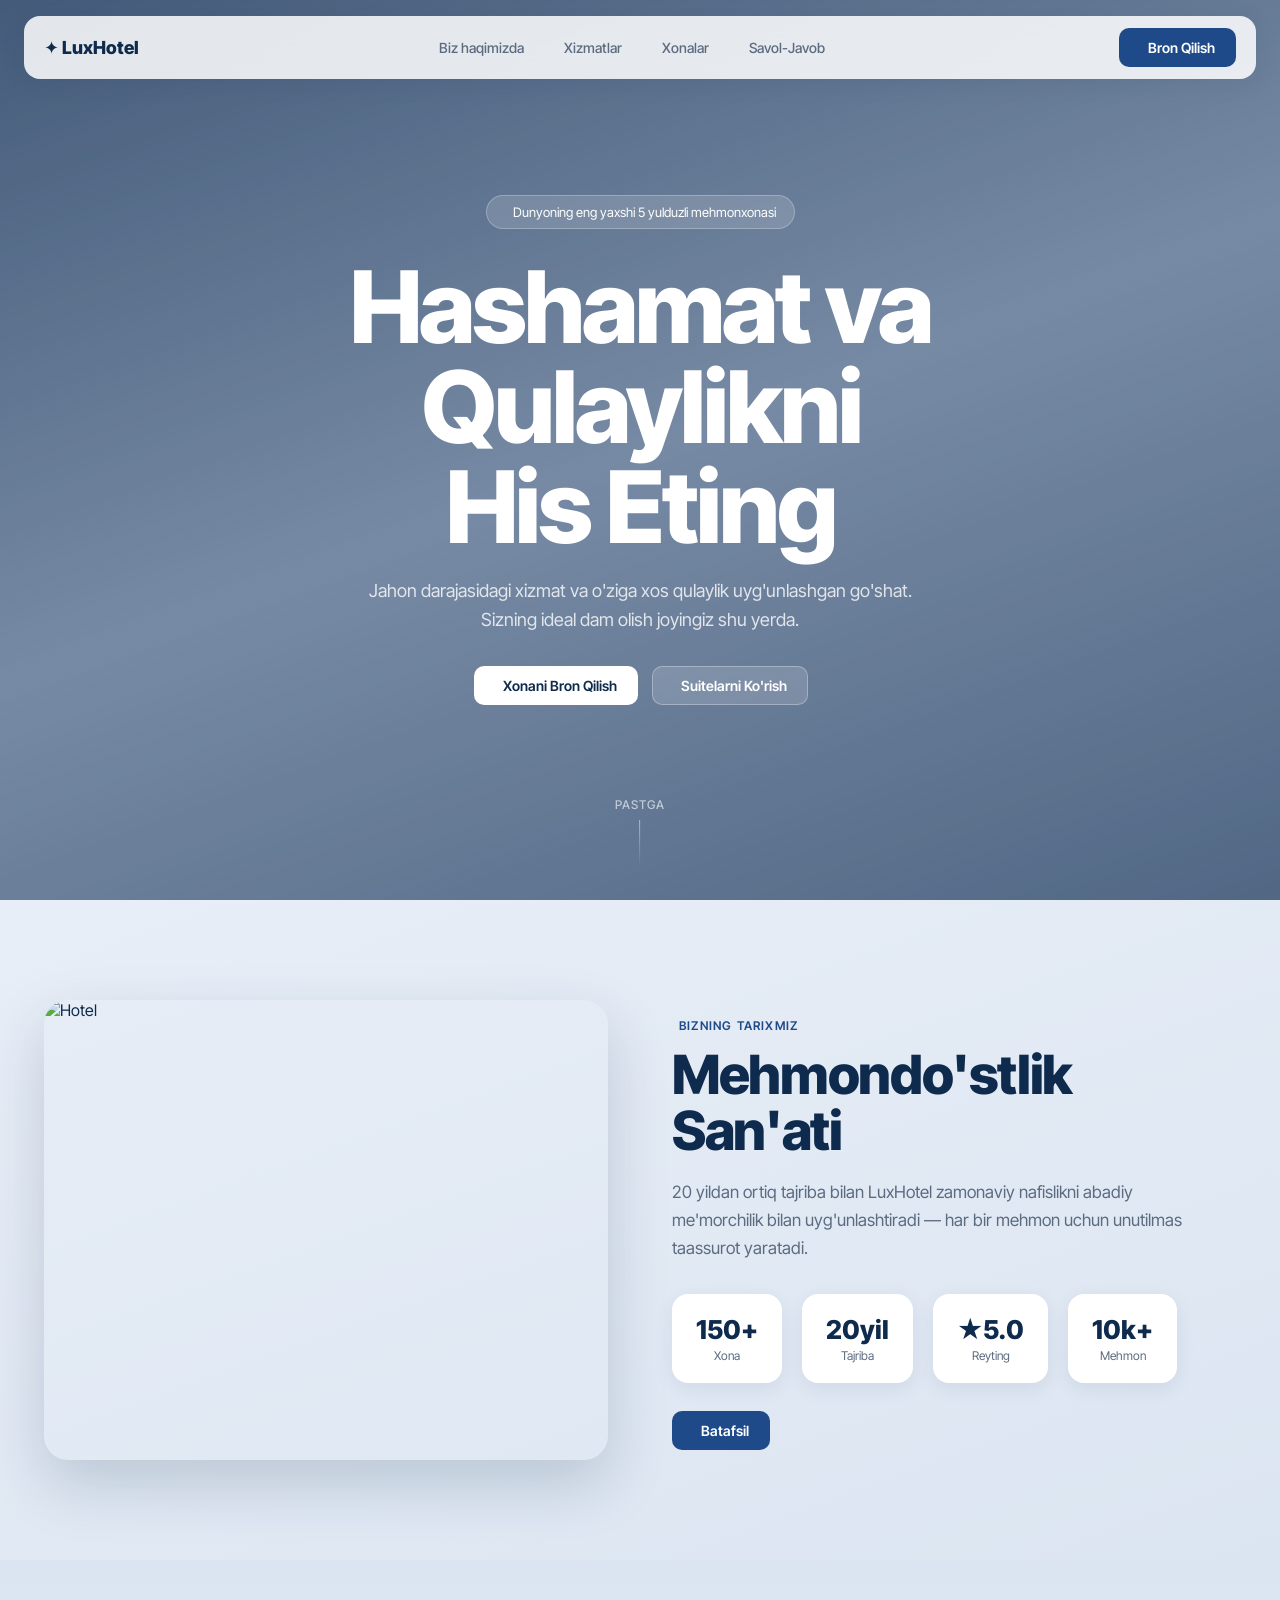
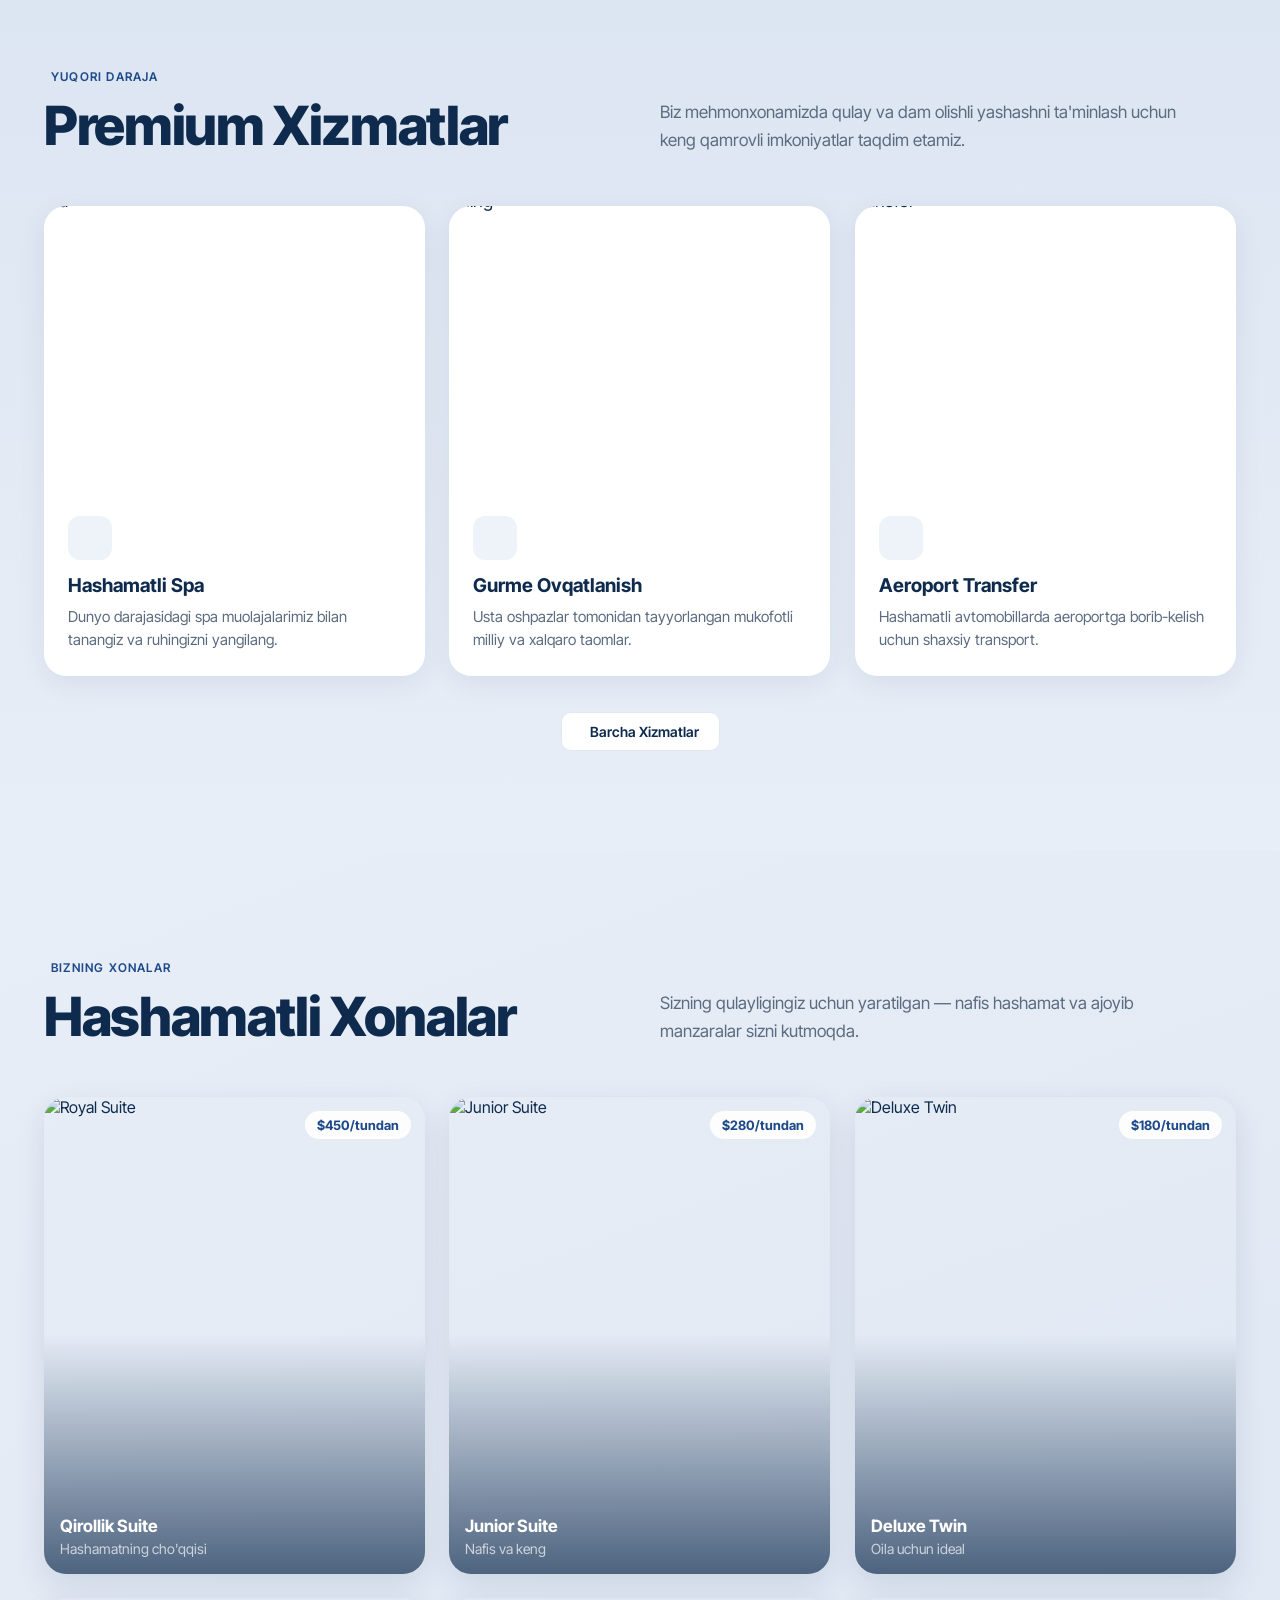
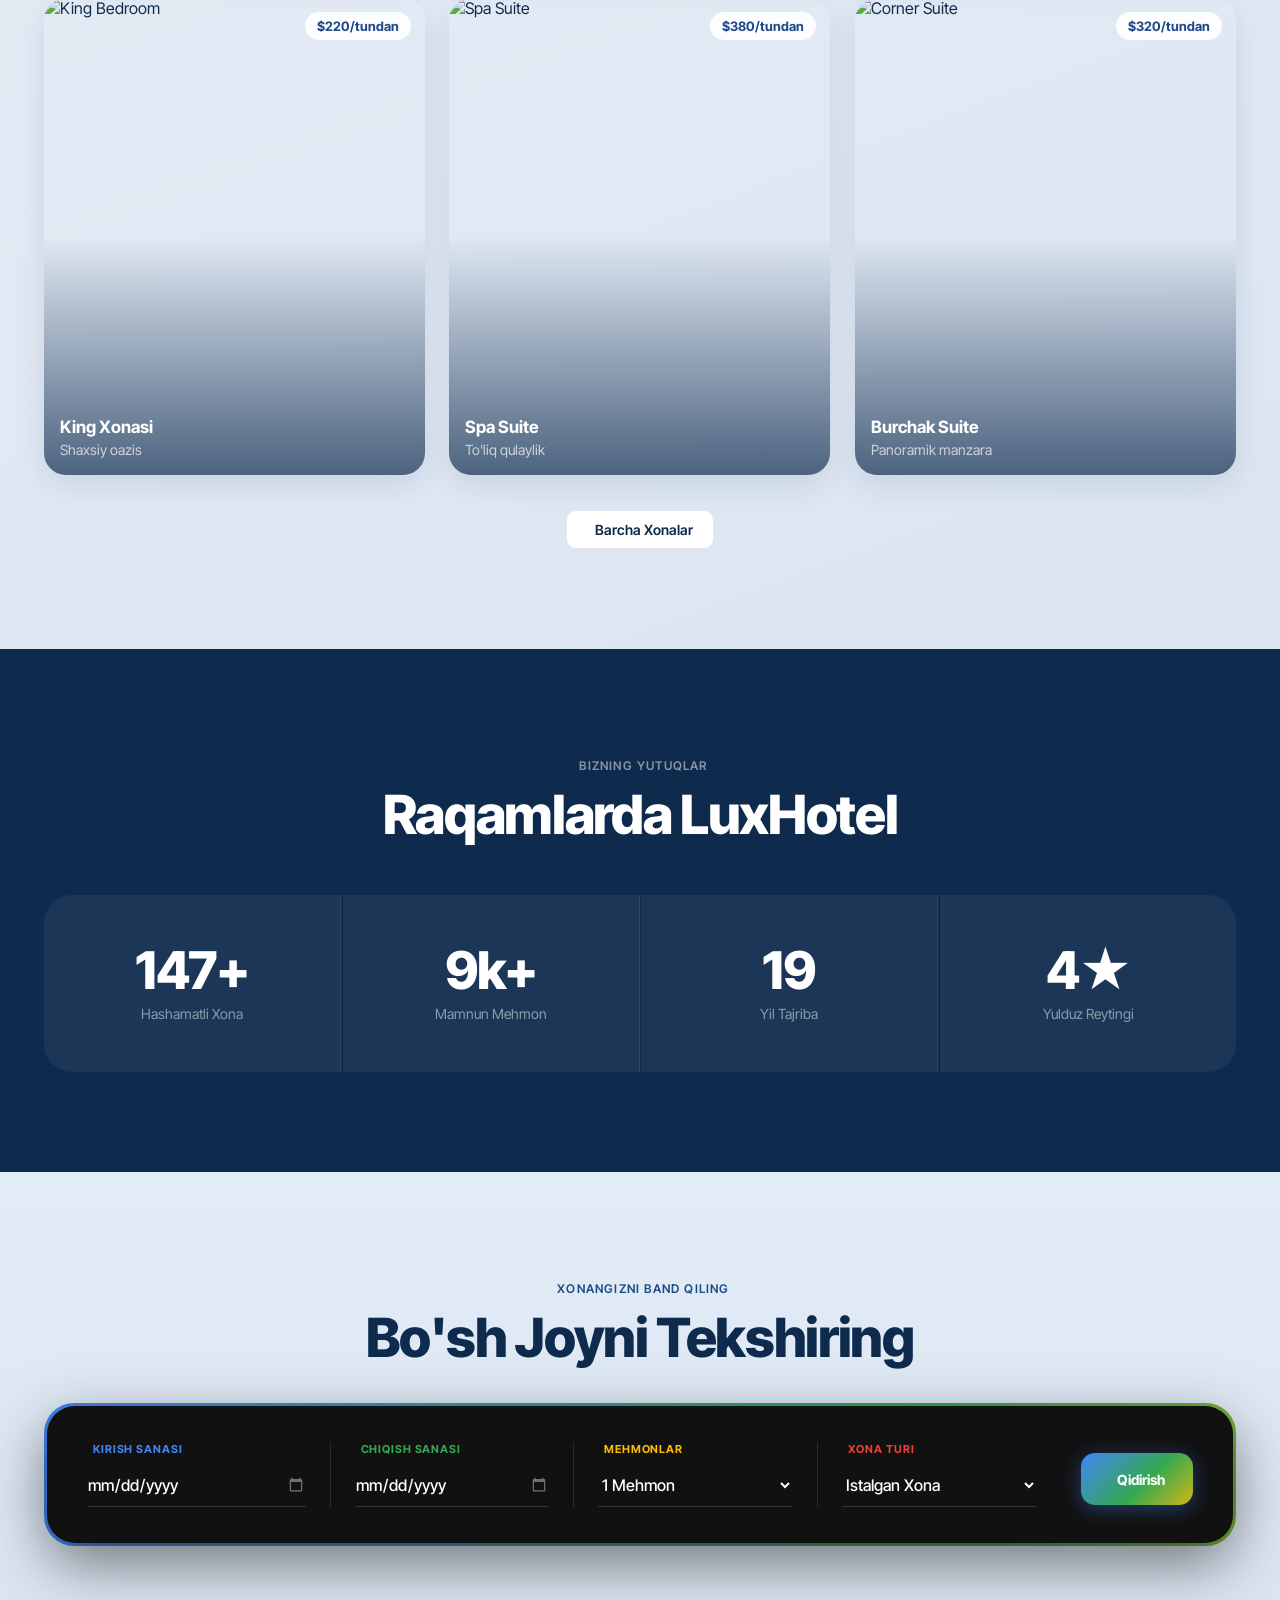
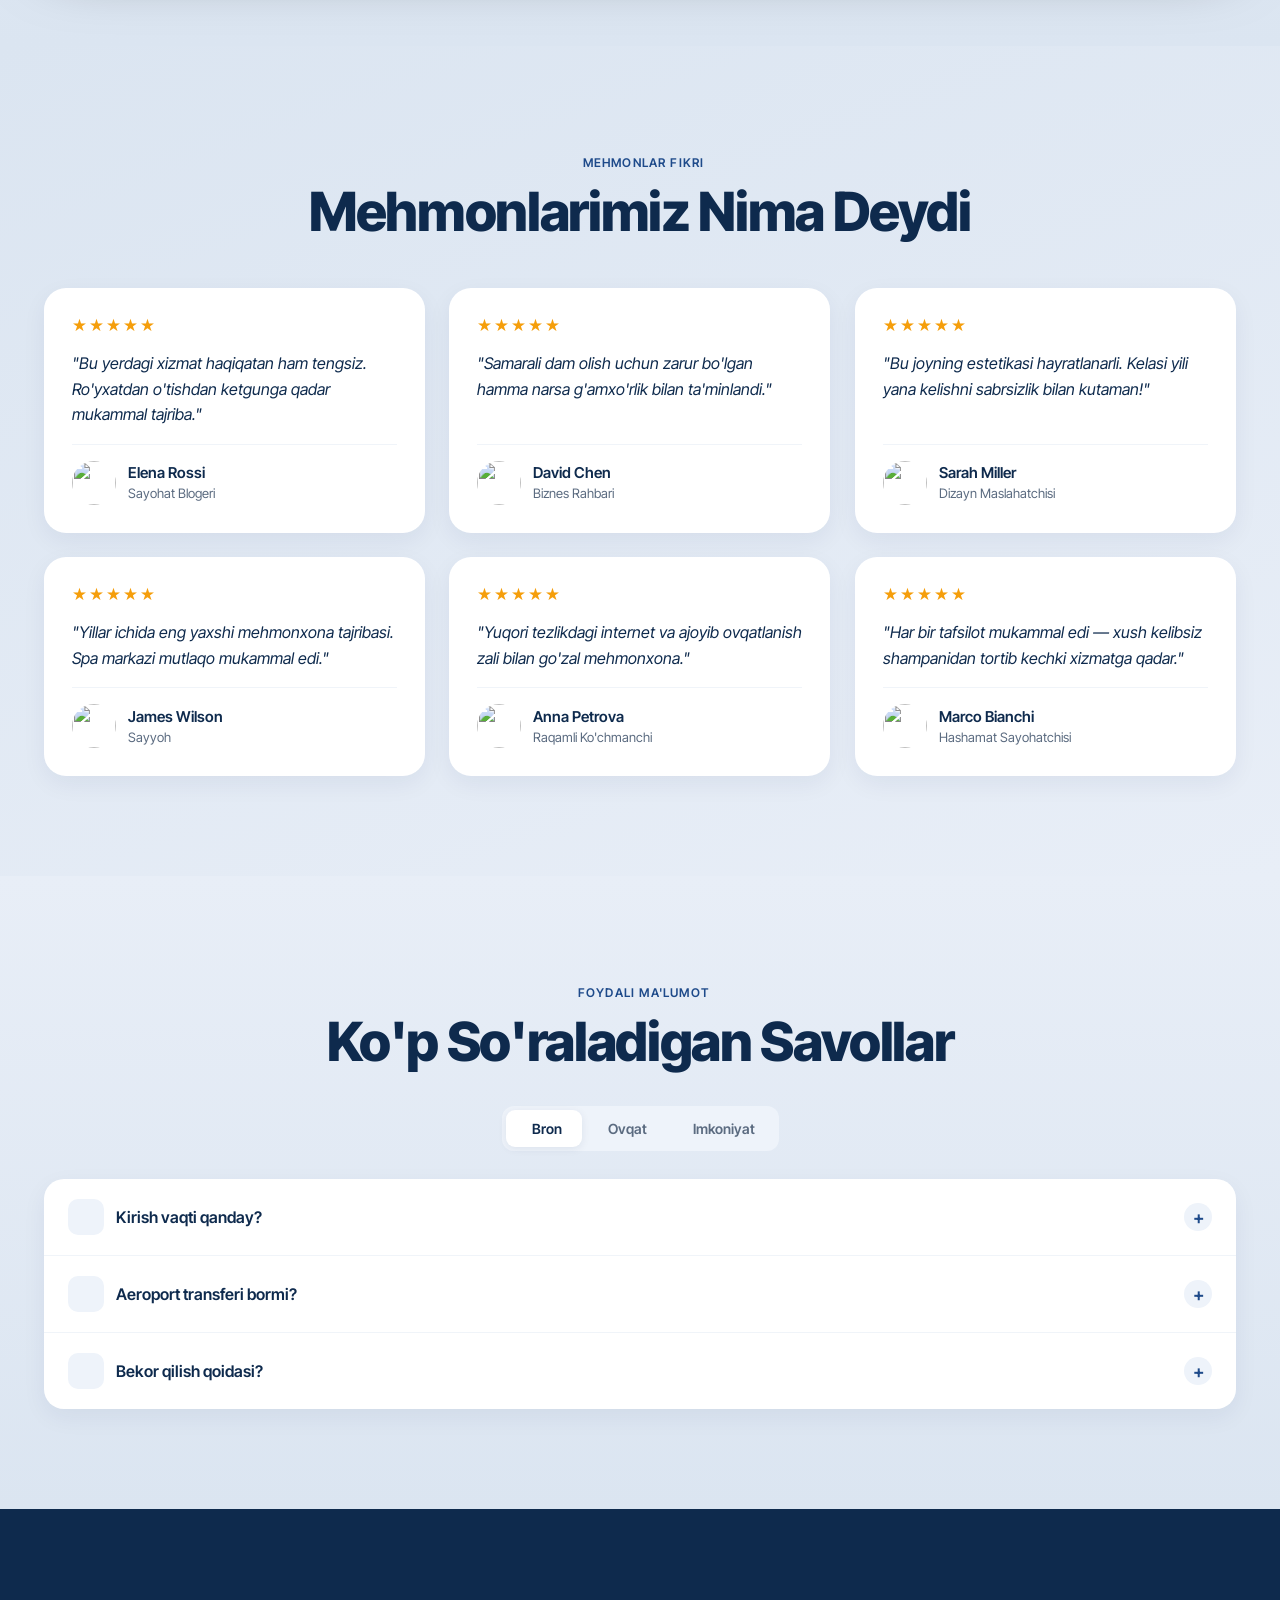
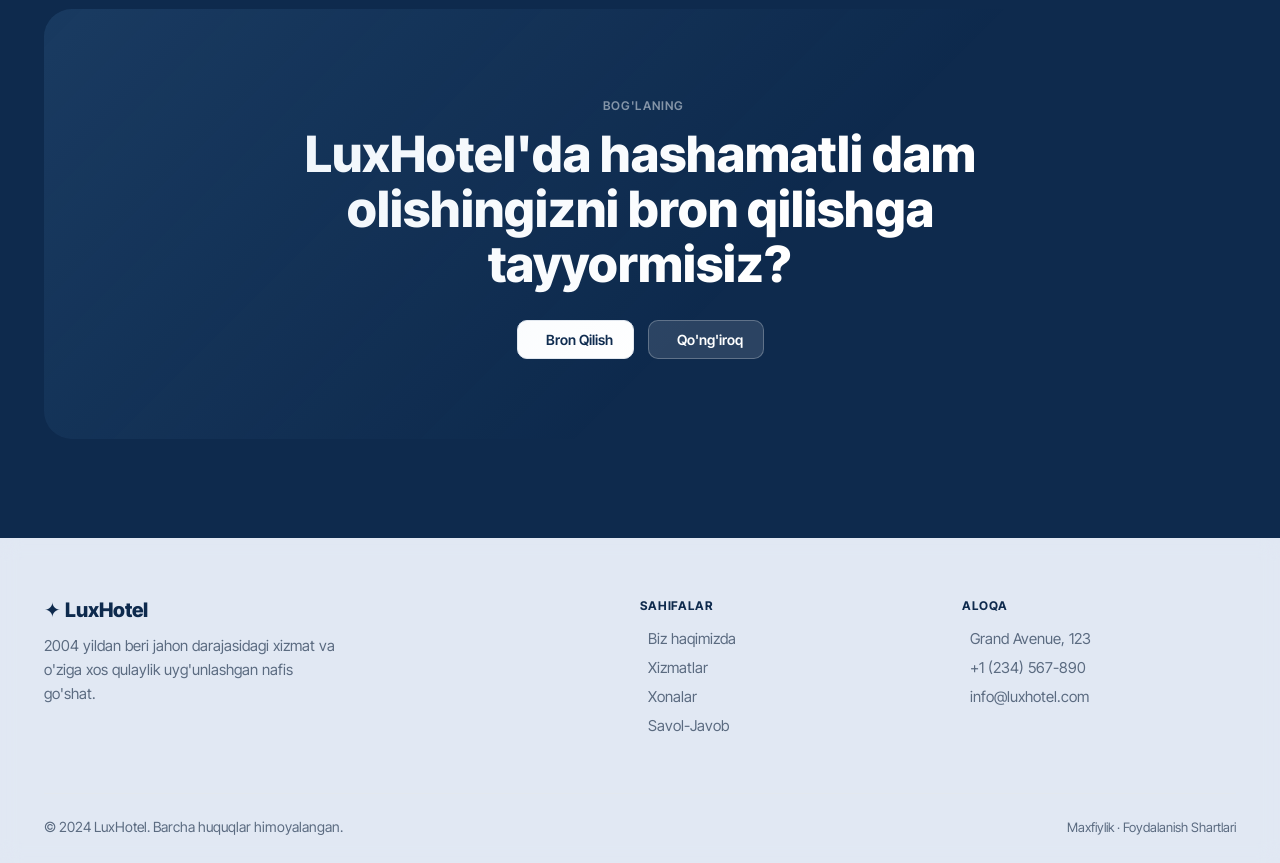
==== commit ab1a3eca: "Add files via upload" ====
--- a/index.html
+++ b/index.html
@@ -207,6 +207,31 @@
   .cta-section{padding:50px 20px}
   .footer-bottom{flex-direction:column;gap:8px;text-align:center}
 }
+@media(max-width:480px){
+  html,body{overflow-x:hidden;max-width:100vw}
+  *{max-width:100%;box-sizing:border-box}
+  .nav-wrap{padding:10px 12px 0}
+  .nav{padding:10px 14px;border-radius:12px}
+  .brand{font-size:15px}
+  .hero{padding:60px 16px 40px;min-height:60vh}
+  .hero h1{font-size:clamp(28px,8vw,42px)}
+  .hero p{font-size:15px}
+  .hero-ctas .btn{width:100%;justify-content:center}
+  .section{padding:50px 0}
+  .container{padding:0 16px}
+  .stats-row{grid-template-columns:1fr 1fr;gap:12px}
+  .stat-box{padding:18px 12px}
+  .stat-box .num{font-size:32px}
+  .booking-bar{gap:10px;padding:16px}
+  .booking-bar .btn{width:100%}
+  .section-head{gap:16px}
+  .card{padding:20px 16px}
+  .footer-grid{gap:24px}
+  .footer-bottom{font-size:13px}
+  .two-col{gap:30px}
+  .cta-section{padding:40px 16px;border-radius:16px}
+  .cta-section h2{font-size:clamp(24px,7vw,36px)}
+}
 </style>
 </head>
 <body>
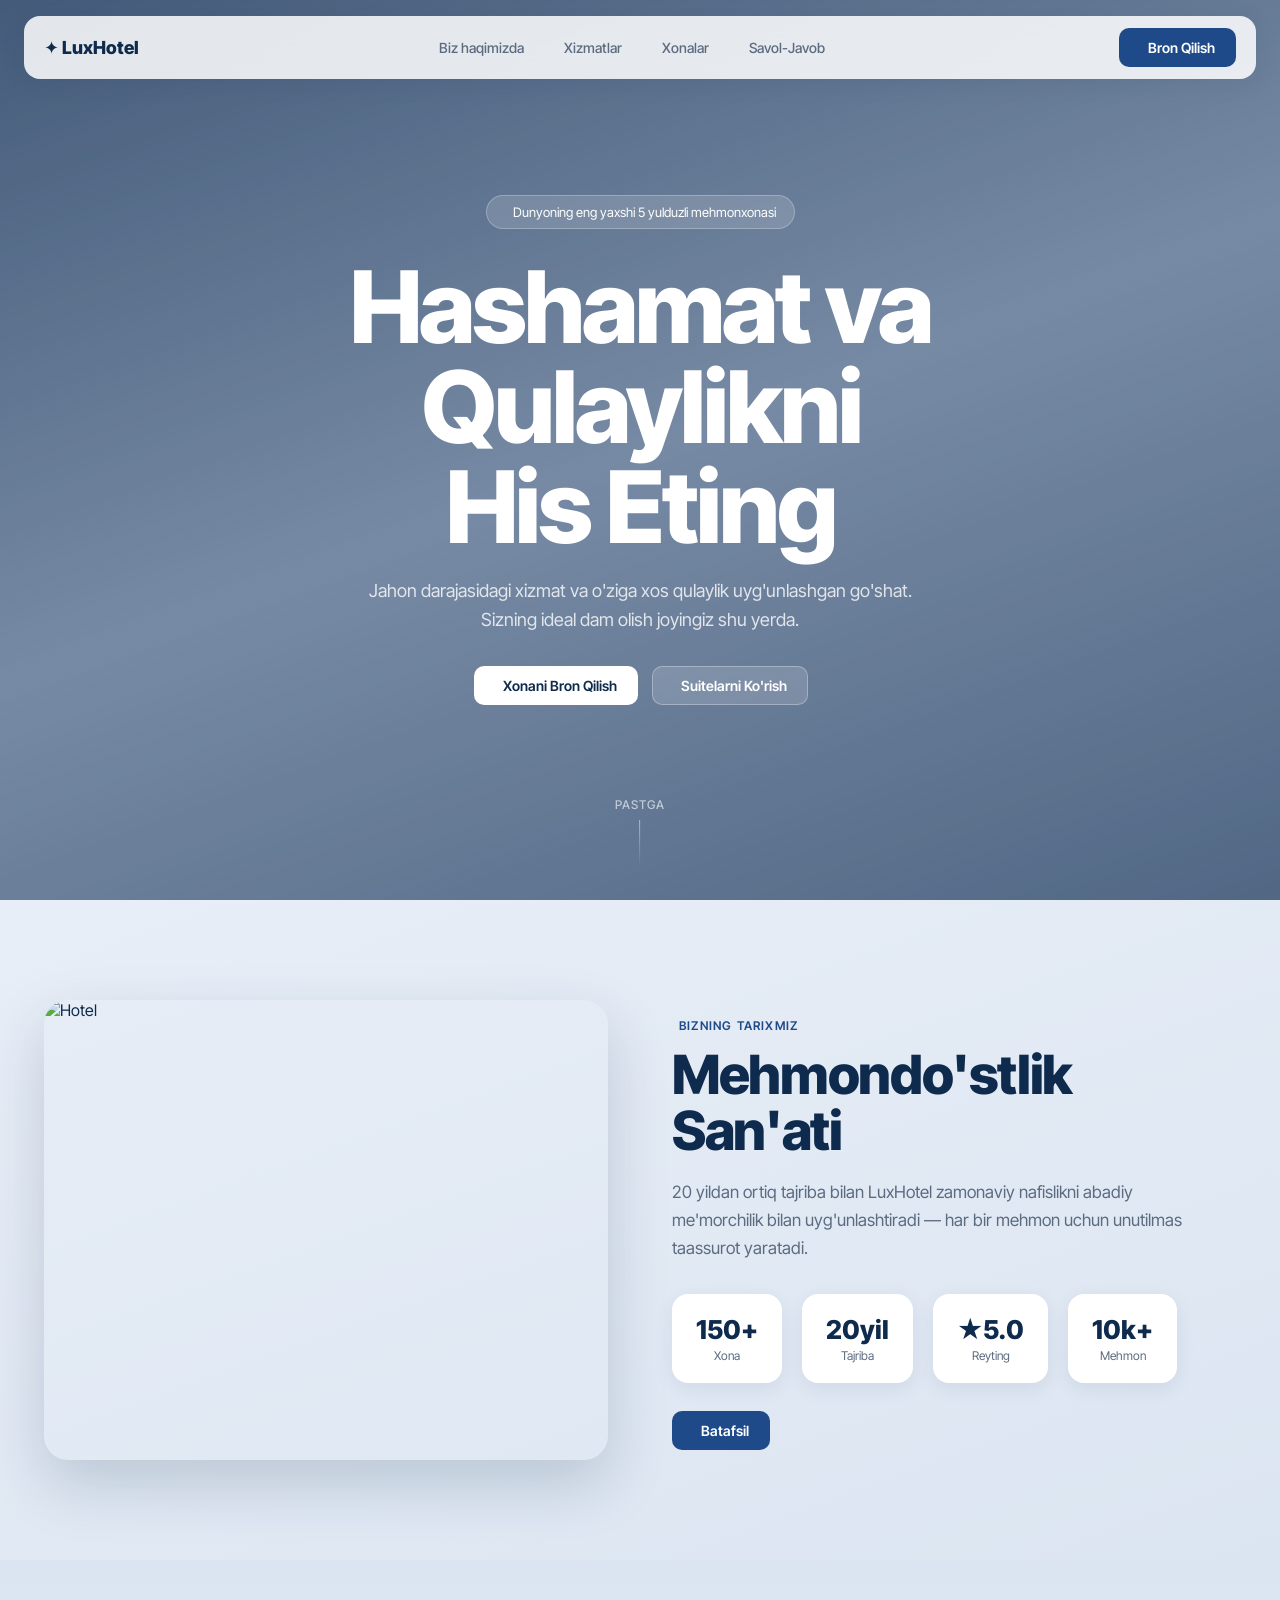
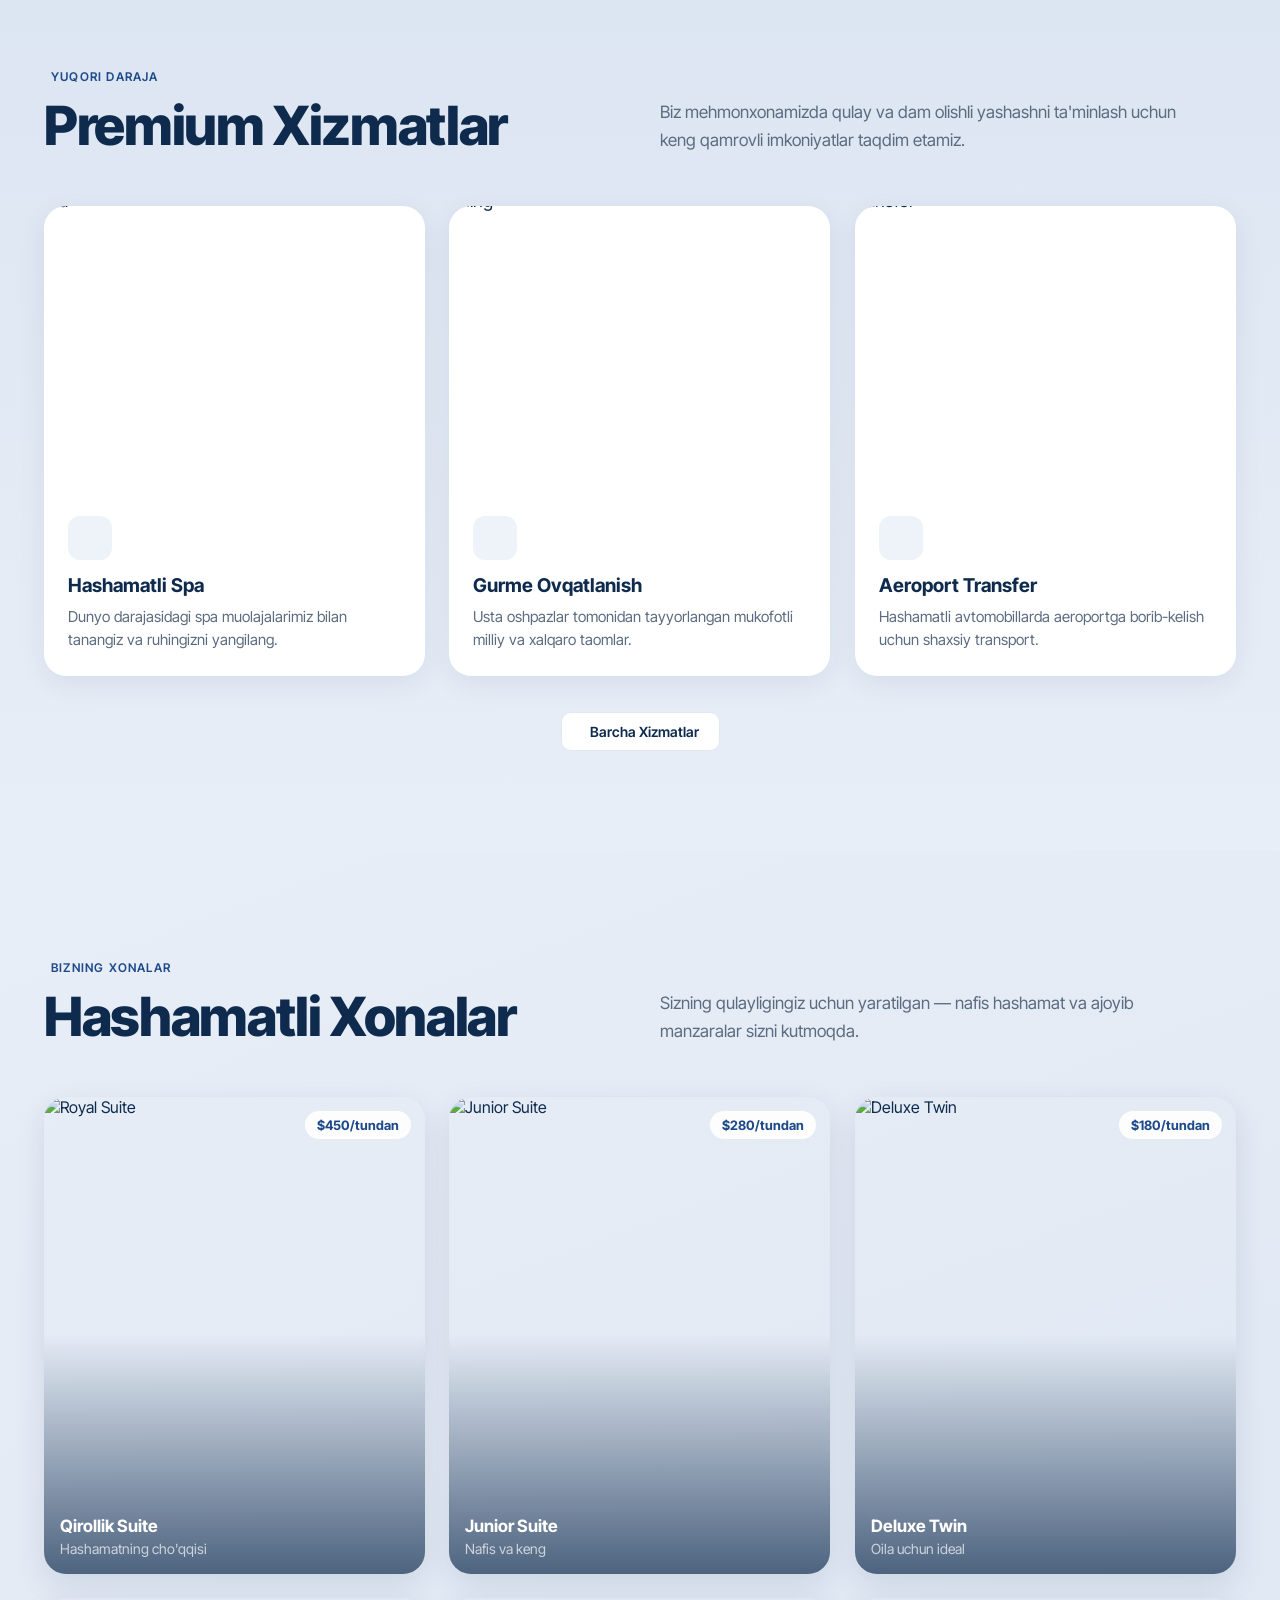
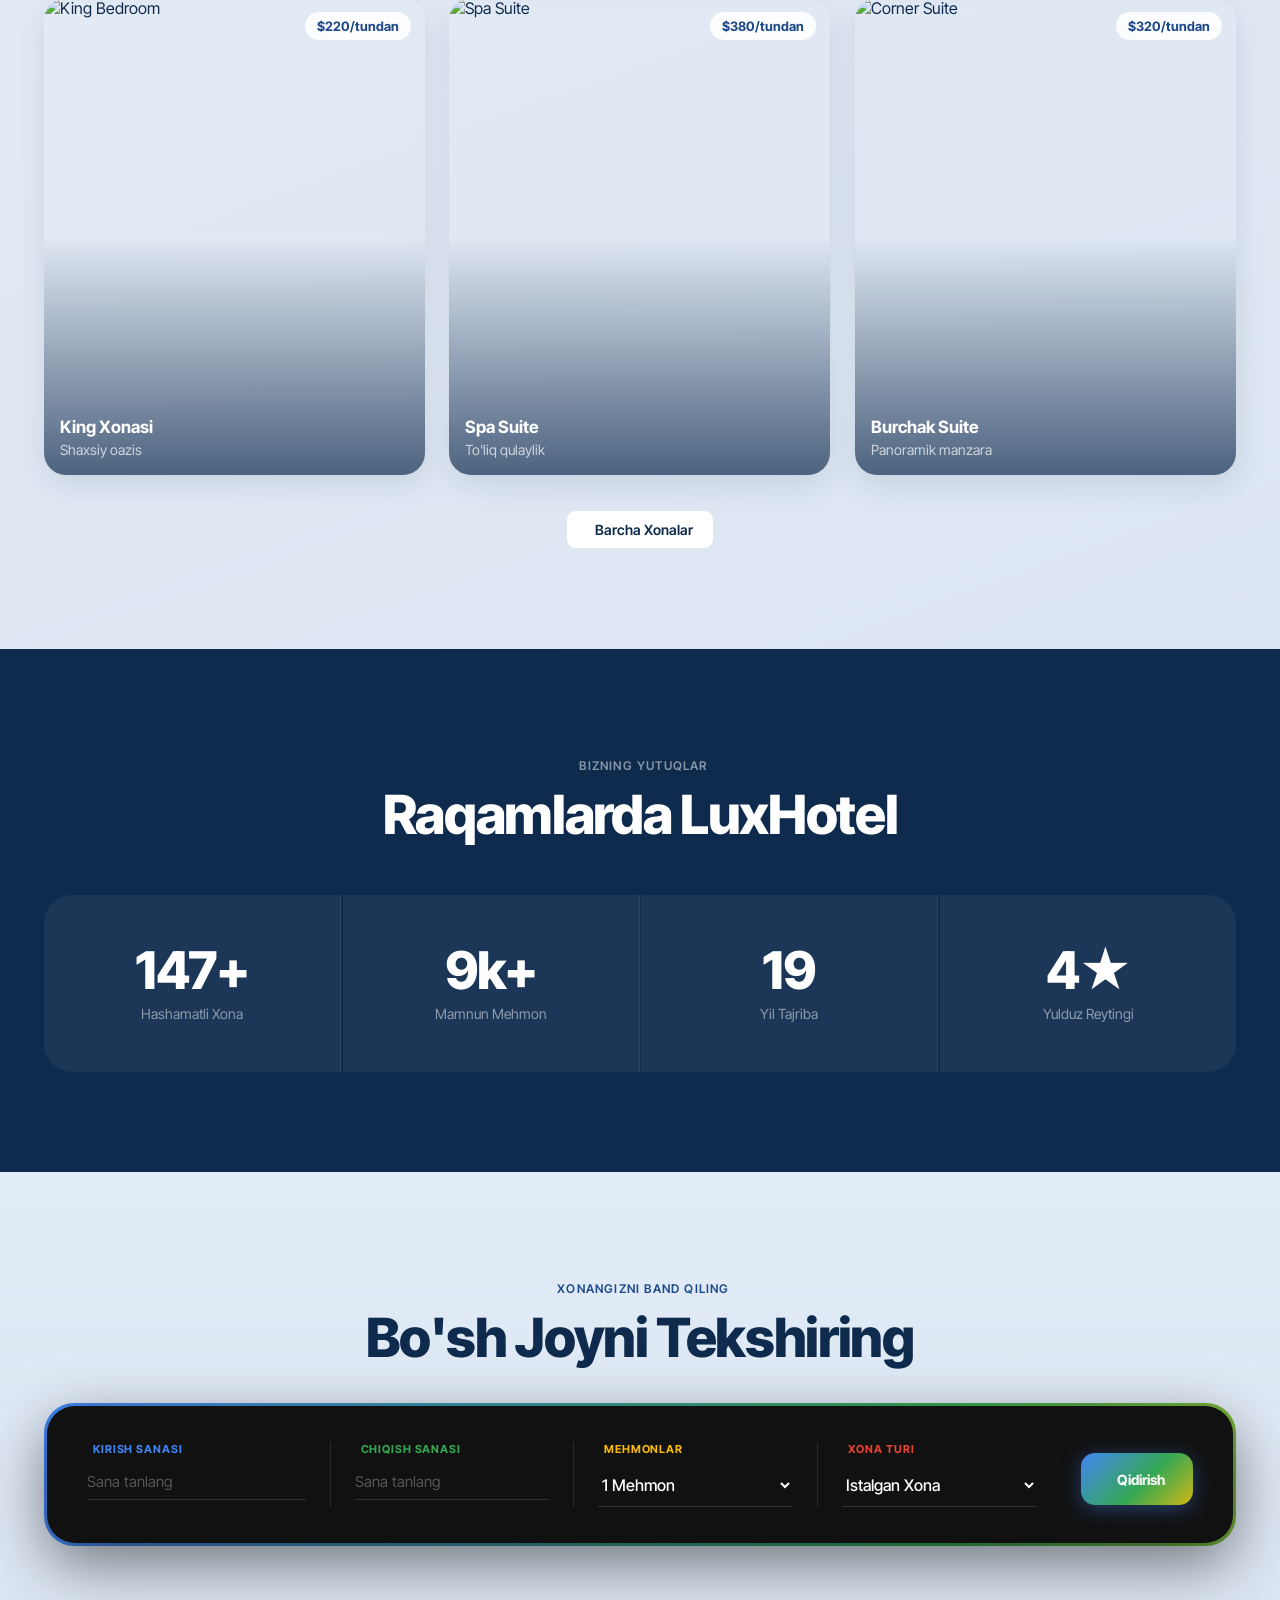
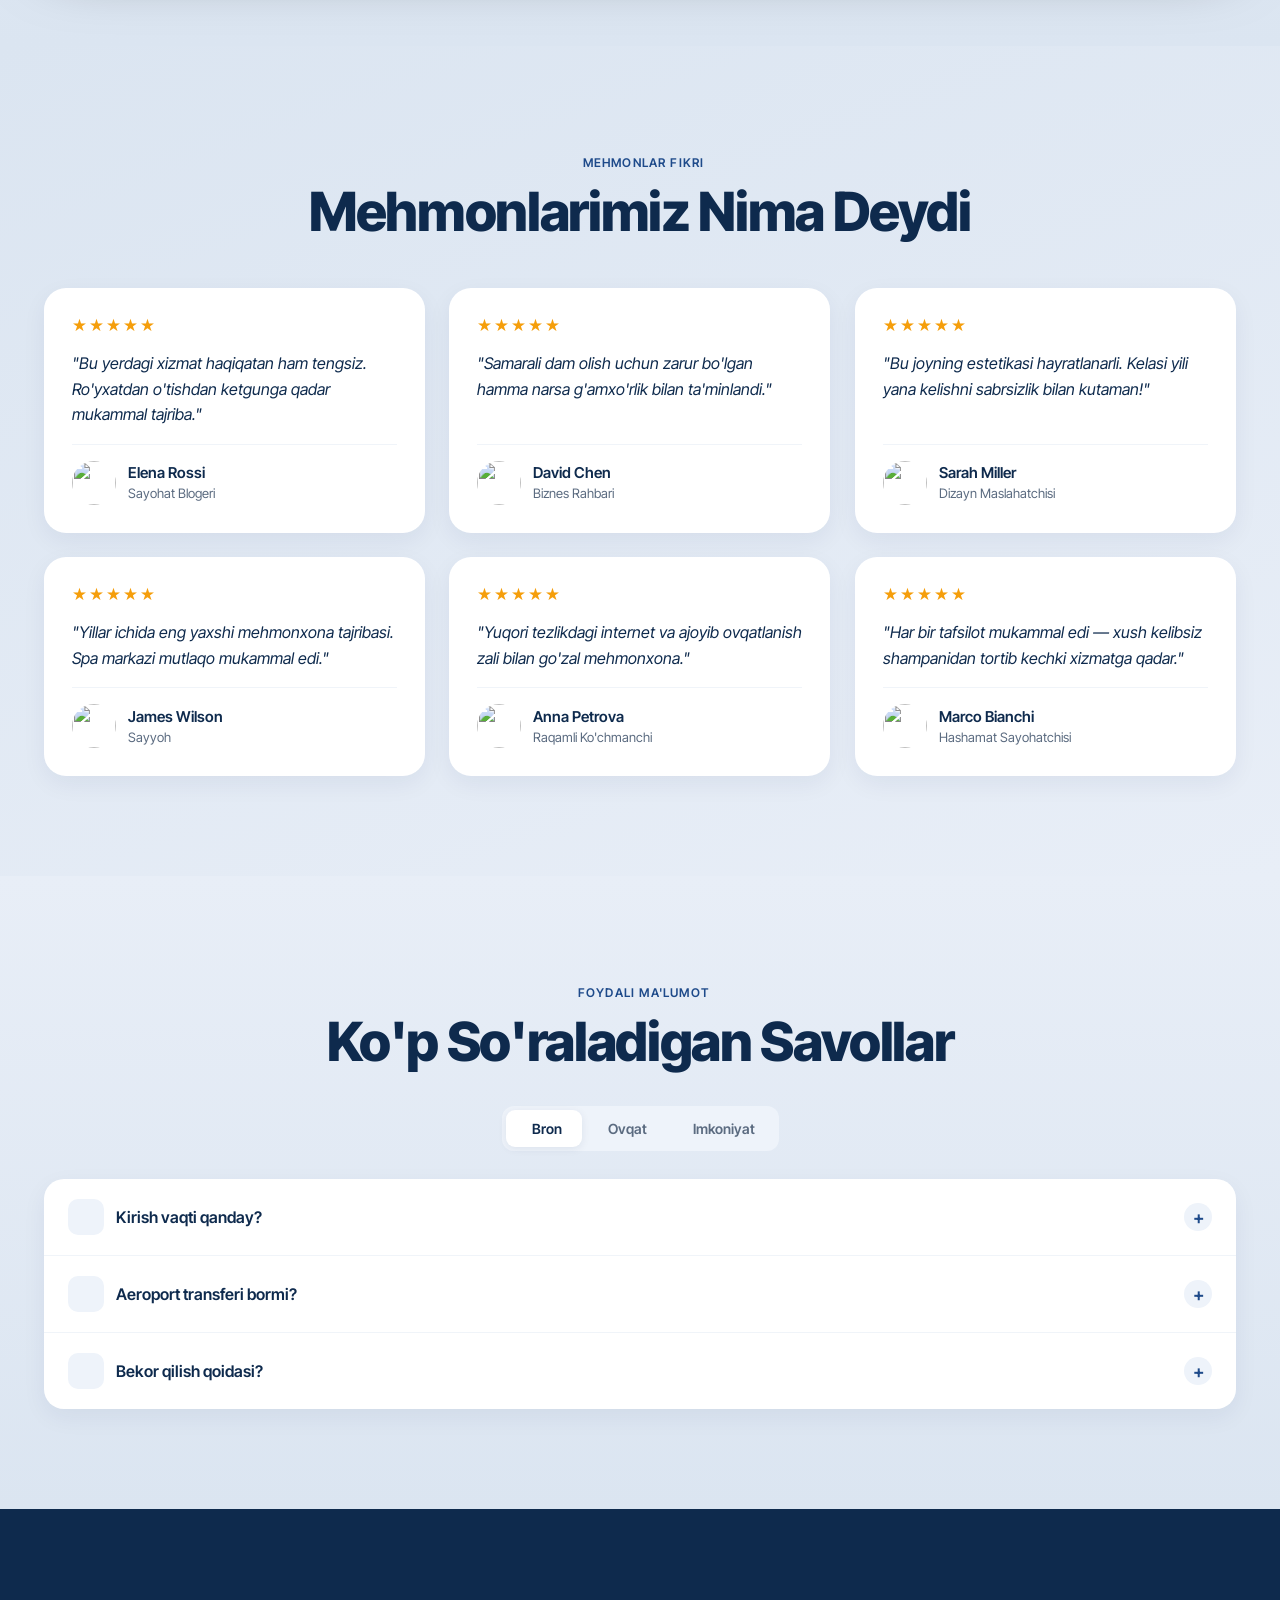
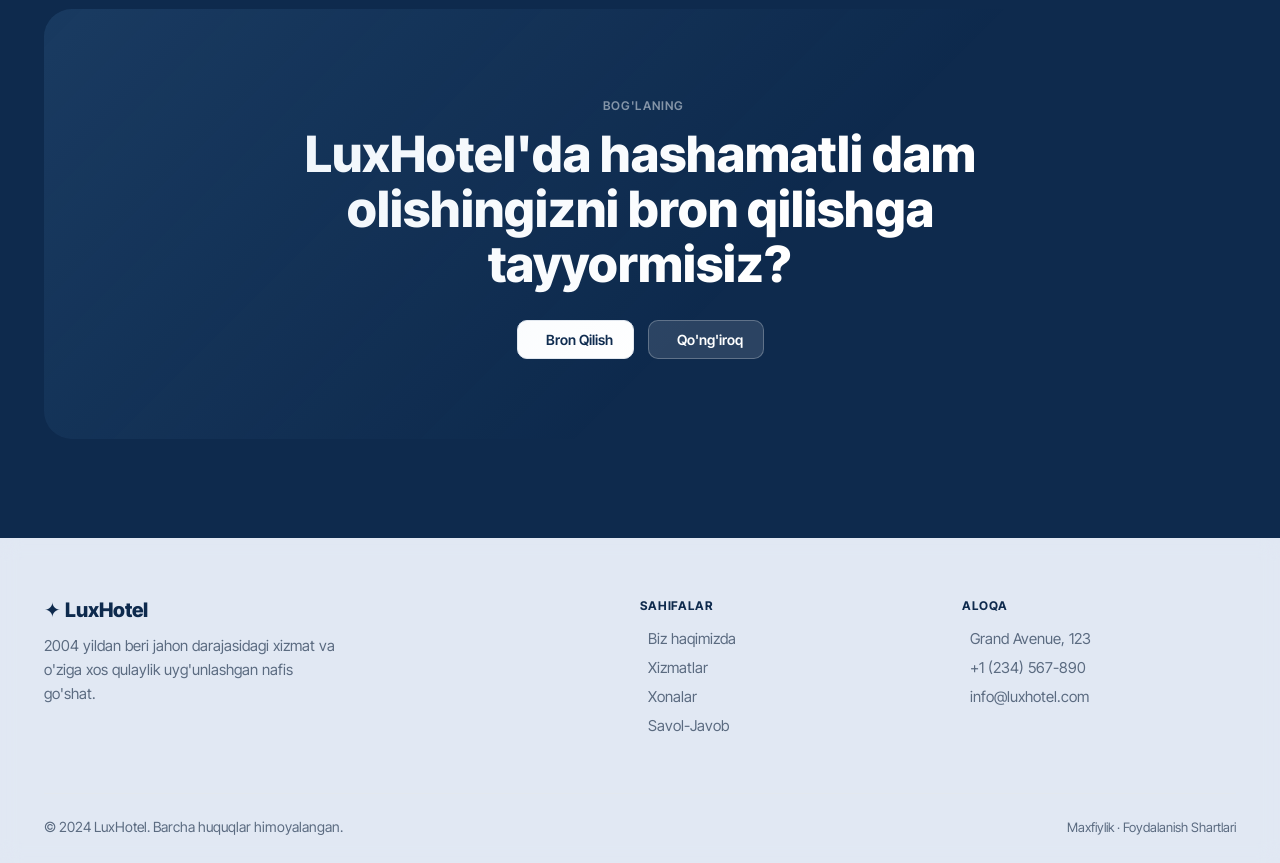
==== commit 9cc962d1: "Add files via upload" ====
--- a/index.html
+++ b/index.html
@@ -2,7 +2,7 @@
 <html lang="uz">
 <head>
 <meta charset="UTF-8"/>
-<meta name="viewport" content="width=device-width, initial-scale=1.0"/>
+<meta name="viewport" content="width=device-width, initial-scale=1.0, maximum-scale=1.0, user-scalable=no"/>
 <title>LuxHotel — Hashamat va Qulaylikni His Eting</title>
 <link rel="preconnect" href="https://fonts.googleapis.com"/>
 <link rel="preconnect" href="https://fonts.gstatic.com" crossorigin/>
@@ -13,7 +13,7 @@
 *,*::before,*::after{box-sizing:border-box;margin:0;padding:0}
 :root{--navy:#0e2a4d;--primary:#1e4a8a;--muted:#5b6b80;--soft:#eef3fa;--card:#fff}
 html{scroll-behavior:smooth}
-body{min-height:100vh;color:var(--navy);font-family:"Inter Tight",system-ui,sans-serif;-webkit-font-smoothing:antialiased;overflow-x:hidden;background:#cdd9ec}
+body{min-height:100vh;color:var(--navy);font-family:"Inter Tight",system-ui,sans-serif;-webkit-font-smoothing:antialiased;overflow-x:hidden;background:#cdd9ec;width:100%;position:relative}
 img{max-width:100%;display:block}
 a{color:inherit;text-decoration:none}
 .container{max-width:1240px;margin:0 auto;padding:0 24px}
@@ -192,7 +192,8 @@
   .grid-3,.rooms-grid,.testimonials{grid-template-columns:1fr 1fr}
   .stats-row{grid-template-columns:1fr 1fr}
   .stat-box{border-right:none;border-bottom:1px solid rgba(255,255,255,.08)}
-  .booking-bar{grid-template-columns:1fr 1fr}
+  .booking-bar{grid-template-columns:1fr 1fr;gap:20px 0;padding:24px}
+  .form-group{padding:0 16px}
   .footer-grid{grid-template-columns:1fr 1fr}
   .nav-links{display:none}
   .hamburger{display:flex}
@@ -201,7 +202,10 @@
 @media(max-width:600px){
   .grid-3,.rooms-grid,.testimonials{grid-template-columns:1fr}
   .stats-row{grid-template-columns:1fr 1fr}
-  .booking-bar{grid-template-columns:1fr}
+  .booking-bar{grid-template-columns:1fr;gap:0;padding:20px 16px}
+  .form-group{padding:12px 0;border-right:none;border-bottom:1px solid #2a2a2a}
+  .form-group:last-of-type{border-bottom:none}
+  .booking-bar .btn{margin-left:0;margin-top:16px;width:100%;align-self:auto}
   .footer-grid{grid-template-columns:1fr}
   .hero-ctas{flex-direction:column;align-items:center}
   .cta-section{padding:50px 20px}
@@ -231,6 +235,38 @@
   .two-col{gap:30px}
   .cta-section{padding:40px 16px;border-radius:16px}
   .cta-section h2{font-size:clamp(24px,7vw,36px)}
+}
+
+/* iOS-STYLE CALENDAR PICKER */
+.ios-cal-overlay{position:fixed;inset:0;background:rgba(0,0,0,.5);z-index:1000;display:flex;align-items:flex-end;justify-content:center;opacity:0;pointer-events:none;transition:opacity .25s}
+.ios-cal-overlay.open{opacity:1;pointer-events:all}
+.ios-cal-sheet{background:#1c1c1e;border-radius:20px 20px 0 0;width:100%;max-width:500px;padding:0 0 32px;transform:translateY(100%);transition:transform .32s cubic-bezier(.4,0,.2,1)}
+.ios-cal-overlay.open .ios-cal-sheet{transform:translateY(0)}
+.ios-cal-header{display:flex;align-items:center;justify-content:space-between;padding:16px 20px 0}
+.ios-cal-title{font-size:17px;font-weight:700;color:#fff}
+.ios-cal-close{background:none;border:none;color:#636366;font-size:22px;cursor:pointer;line-height:1;padding:4px 8px}
+.ios-cal-nav{display:flex;align-items:center;justify-content:space-between;padding:12px 20px}
+.ios-cal-nav button{background:#2c2c2e;border:none;color:#fff;font-size:18px;width:36px;height:36px;border-radius:50%;cursor:pointer;display:flex;align-items:center;justify-content:center}
+.ios-cal-month{font-size:16px;font-weight:600;color:#fff}
+.ios-cal-grid{padding:0 12px}
+.ios-cal-dow{display:grid;grid-template-columns:repeat(7,1fr);text-align:center;padding:0 4px 8px}
+.ios-cal-dow span{font-size:12px;color:#636366;font-weight:600;padding:4px 0}
+.ios-cal-days{display:grid;grid-template-columns:repeat(7,1fr);gap:2px}
+.ios-cal-day{aspect-ratio:1;display:flex;align-items:center;justify-content:center;border-radius:50%;font-size:15px;color:#fff;cursor:pointer;transition:.15s;background:none;border:none;font-family:inherit}
+.ios-cal-day:hover:not(:disabled){background:#2c2c2e}
+.ios-cal-day.today{font-weight:700;color:#4285f4}
+.ios-cal-day.selected{background:#4285f4;color:#fff;font-weight:700}
+.ios-cal-day.in-range{background:rgba(66,133,244,.2);border-radius:0}
+.ios-cal-day.range-start{background:#4285f4;color:#fff;border-radius:50% 0 0 50%}
+.ios-cal-day.range-end{background:#4285f4;color:#fff;border-radius:0 50% 50% 0}
+.ios-cal-day:disabled{color:#3a3a3c;cursor:default}
+.ios-cal-day.empty{pointer-events:none}
+.ios-cal-confirm{margin:16px 20px 0;width:calc(100% - 40px);background:linear-gradient(135deg,#4285f4,#34a853);border:none;color:#fff;font-size:16px;font-weight:700;padding:14px;border-radius:14px;cursor:pointer;font-family:inherit}
+.date-display{font-size:15px;color:#fff;cursor:pointer;padding:8px 0;border-bottom:1.5px solid #333;display:flex;align-items:center;gap:8px}
+.date-display .placeholder{color:#555}
+@media(min-width:600px){
+  .ios-cal-overlay{align-items:center}
+  .ios-cal-sheet{border-radius:20px;max-width:360px}
 }
 </style>
 </head>
@@ -449,11 +485,13 @@
     <div class="booking-bar">
       <div class="form-group">
         <label><i class="iconsax" icon-name="calendar-1"></i>Kirish Sanasi</label>
-        <input type="date" id="checkin"/>
+        <div class="date-display" id="checkinDisplay" onclick="openCal('checkin')"><span class="placeholder" id="checkinText">Sana tanlang</span></div>
+        <input type="hidden" id="checkin"/>
       </div>
       <div class="form-group">
         <label><i class="iconsax" icon-name="calendar-2"></i>Chiqish Sanasi</label>
-        <input type="date" id="checkout"/>
+        <div class="date-display" id="checkoutDisplay" onclick="openCal('checkout')"><span class="placeholder" id="checkoutText">Sana tanlang</span></div>
+        <input type="hidden" id="checkout"/>
       </div>
       <div class="form-group">
         <label><i class="iconsax" icon-name="people"></i>Mehmonlar</label>
@@ -475,6 +513,28 @@
     </div>
   </div>
 </section>
+
+<!-- iOS CALENDAR OVERLAY -->
+<div class="ios-cal-overlay" id="iosCalOverlay" onclick="handleCalOverlayClick(event)">
+  <div class="ios-cal-sheet">
+    <div class="ios-cal-header">
+      <span class="ios-cal-title" id="iosCalTitle">Kirish Sanasi</span>
+      <button class="ios-cal-close" onclick="closeCal()">✕</button>
+    </div>
+    <div class="ios-cal-nav">
+      <button onclick="changeMonth(-1)">‹</button>
+      <span class="ios-cal-month" id="iosCalMonth"></span>
+      <button onclick="changeMonth(1)">›</button>
+    </div>
+    <div class="ios-cal-grid">
+      <div class="ios-cal-dow">
+        <span>Du</span><span>Se</span><span>Ch</span><span>Pa</span><span>Ju</span><span>Sh</span><span>Ya</span>
+      </div>
+      <div class="ios-cal-days" id="iosCalDays"></div>
+    </div>
+    <button class="ios-cal-confirm" onclick="confirmCal()">Tasdiqlash</button>
+  </div>
+</div>
 
 <!-- TESTIMONIALS -->
 <section class="block" style="background:linear-gradient(160deg,#dbe5f1,#e8eef7)">
@@ -573,11 +633,100 @@
 document.getElementById('mobileMenu').addEventListener('click',function(e){if(e.target===this)closeMenu();});
 function toggleFaq(btn){const item=btn.parentElement;const isOpen=item.classList.contains('open');item.closest('.faq-list').querySelectorAll('.faq-item').forEach(i=>i.classList.remove('open'));if(!isOpen)item.classList.add('open');}
 document.querySelectorAll('.tabs button').forEach(btn=>{btn.addEventListener('click',()=>{btn.closest('.tabs').querySelectorAll('button').forEach(b=>b.classList.remove('active'));btn.classList.add('active');const tab=btn.dataset.tab;document.querySelectorAll('.faq-list').forEach(l=>l.style.display='none');const t=document.getElementById('faq'+tab.charAt(0).toUpperCase()+tab.slice(1));if(t)t.style.display='block';});});
-function handleBooking(){const ci=document.getElementById('checkin').value,co=document.getElementById('checkout').value;if(!ci||!co){alert('Iltimos, kirish va chiqish sanalarini tanlang.');return;}if(new Date(co)<=new Date(ci)){alert("Chiqish sanasi kirishdan keyin bo'lishi kerak.");return;}alert("Rahmat! Broningizni tasdiqlash uchun tez orada siz bilan bog'lanamiz.");}
-const today=new Date().toISOString().split('T')[0];
-document.getElementById('checkin').min=today;
-document.getElementById('checkout').min=today;
-document.getElementById('checkin').addEventListener('change',function(){document.getElementById('checkout').min=this.value;});
+
+/* ---- iOS CALENDAR ---- */
+const MONTHS_UZ=['Yanvar','Fevral','Mart','Aprel','May','Iyun','Iyul','Avgust','Sentabr','Oktabr','Noyabr','Dekabr'];
+let calMode='checkin', calYear, calMonth, calSelected=null;
+
+function openCal(mode){
+  calMode=mode;
+  const today=new Date();
+  const existingVal=document.getElementById(mode).value;
+  if(existingVal){const d=new Date(existingVal);calYear=d.getFullYear();calMonth=d.getMonth();calSelected=new Date(existingVal);}
+  else{calYear=today.getFullYear();calMonth=today.getMonth();calSelected=null;}
+  document.getElementById('iosCalTitle').textContent=mode==='checkin'?'Kirish Sanasini Tanlang':'Chiqish Sanasini Tanlang';
+  renderCal();
+  document.getElementById('iosCalOverlay').classList.add('open');
+  document.body.style.overflow='hidden';
+}
+
+function closeCal(){
+  document.getElementById('iosCalOverlay').classList.remove('open');
+  document.body.style.overflow='';
+}
+
+function handleCalOverlayClick(e){
+  if(e.target===document.getElementById('iosCalOverlay'))closeCal();
+}
+
+function changeMonth(dir){
+  calMonth+=dir;
+  if(calMonth>11){calMonth=0;calYear++;}
+  if(calMonth<0){calMonth=11;calYear--;}
+  renderCal();
+}
+
+function renderCal(){
+  document.getElementById('iosCalMonth').textContent=MONTHS_UZ[calMonth]+' '+calYear;
+  const today=new Date();today.setHours(0,0,0,0);
+  const checkinVal=document.getElementById('checkin').value;
+  const checkoutVal=document.getElementById('checkout').value;
+  const ciDate=checkinVal?new Date(checkinVal):null;
+  const coDate=checkoutVal?new Date(checkoutVal):null;
+  const firstDay=(new Date(calYear,calMonth,1).getDay()+6)%7; // Mon=0
+  const daysInMonth=new Date(calYear,calMonth+1,0).getDate();
+  let html='';
+  for(let i=0;i<firstDay;i++) html+='<button class="ios-cal-day empty" disabled></button>';
+  for(let d=1;d<=daysInMonth;d++){
+    const date=new Date(calYear,calMonth,d);
+    date.setHours(0,0,0,0);
+    const isPast=date<today;
+    let cls='ios-cal-day';
+    if(date.getTime()===today.getTime())cls+=' today';
+    const minDate=calMode==='checkout'&&ciDate?ciDate:today;
+    const disabled=date<minDate||date<today;
+    if(calSelected&&date.getTime()===calSelected.getTime())cls+=' selected';
+    if(ciDate&&coDate&&date>ciDate&&date<coDate)cls+=' in-range';
+    if(ciDate&&coDate&&date.getTime()===ciDate.getTime())cls+=' range-start';
+    if(ciDate&&coDate&&date.getTime()===coDate.getTime())cls+=' range-end';
+    html+=`<button class="${cls}"${disabled?' disabled':''} onclick="selectDay(${d})">${d}</button>`;
+  }
+  document.getElementById('iosCalDays').innerHTML=html;
+}
+
+function selectDay(d){
+  calSelected=new Date(calYear,calMonth,d);
+  renderCal();
+}
+
+function confirmCal(){
+  if(!calSelected){closeCal();return;}
+  const iso=calSelected.toISOString().split('T')[0];
+  const display=calSelected.getDate()+' '+MONTHS_UZ[calSelected.getMonth()]+' '+calSelected.getFullYear();
+  document.getElementById(calMode).value=iso;
+  const span=document.getElementById(calMode+'Text');
+  span.textContent=display;
+  span.classList.remove('placeholder');
+  // auto-open checkout if checkin just set
+  if(calMode==='checkin'){
+    const co=document.getElementById('checkout').value;
+    if(!co||new Date(co)<=calSelected){
+      document.getElementById('checkout').value='';
+      document.getElementById('checkoutText').textContent='Sana tanlang';
+      document.getElementById('checkoutText').classList.add('placeholder');
+    }
+    closeCal();
+    setTimeout(()=>openCal('checkout'),300);
+  } else {
+    closeCal();
+  }
+}
+
+function handleBooking(){
+  const ci=document.getElementById('checkin').value,co=document.getElementById('checkout').value;
+  if(!ci||!co){alert('Iltimos, kirish va chiqish sanalarini tanlang.');return;}
+  if(new Date(co)<=new Date(ci)){alert("Chiqish sanasi kirishdan keyin bo'lishi kerak.");return;}
+  alert("Rahmat! Broningizni tasdiqlash uchun tez orada siz bilan bog'lanamiz.");}
 </script>
 </body>
 </html>
